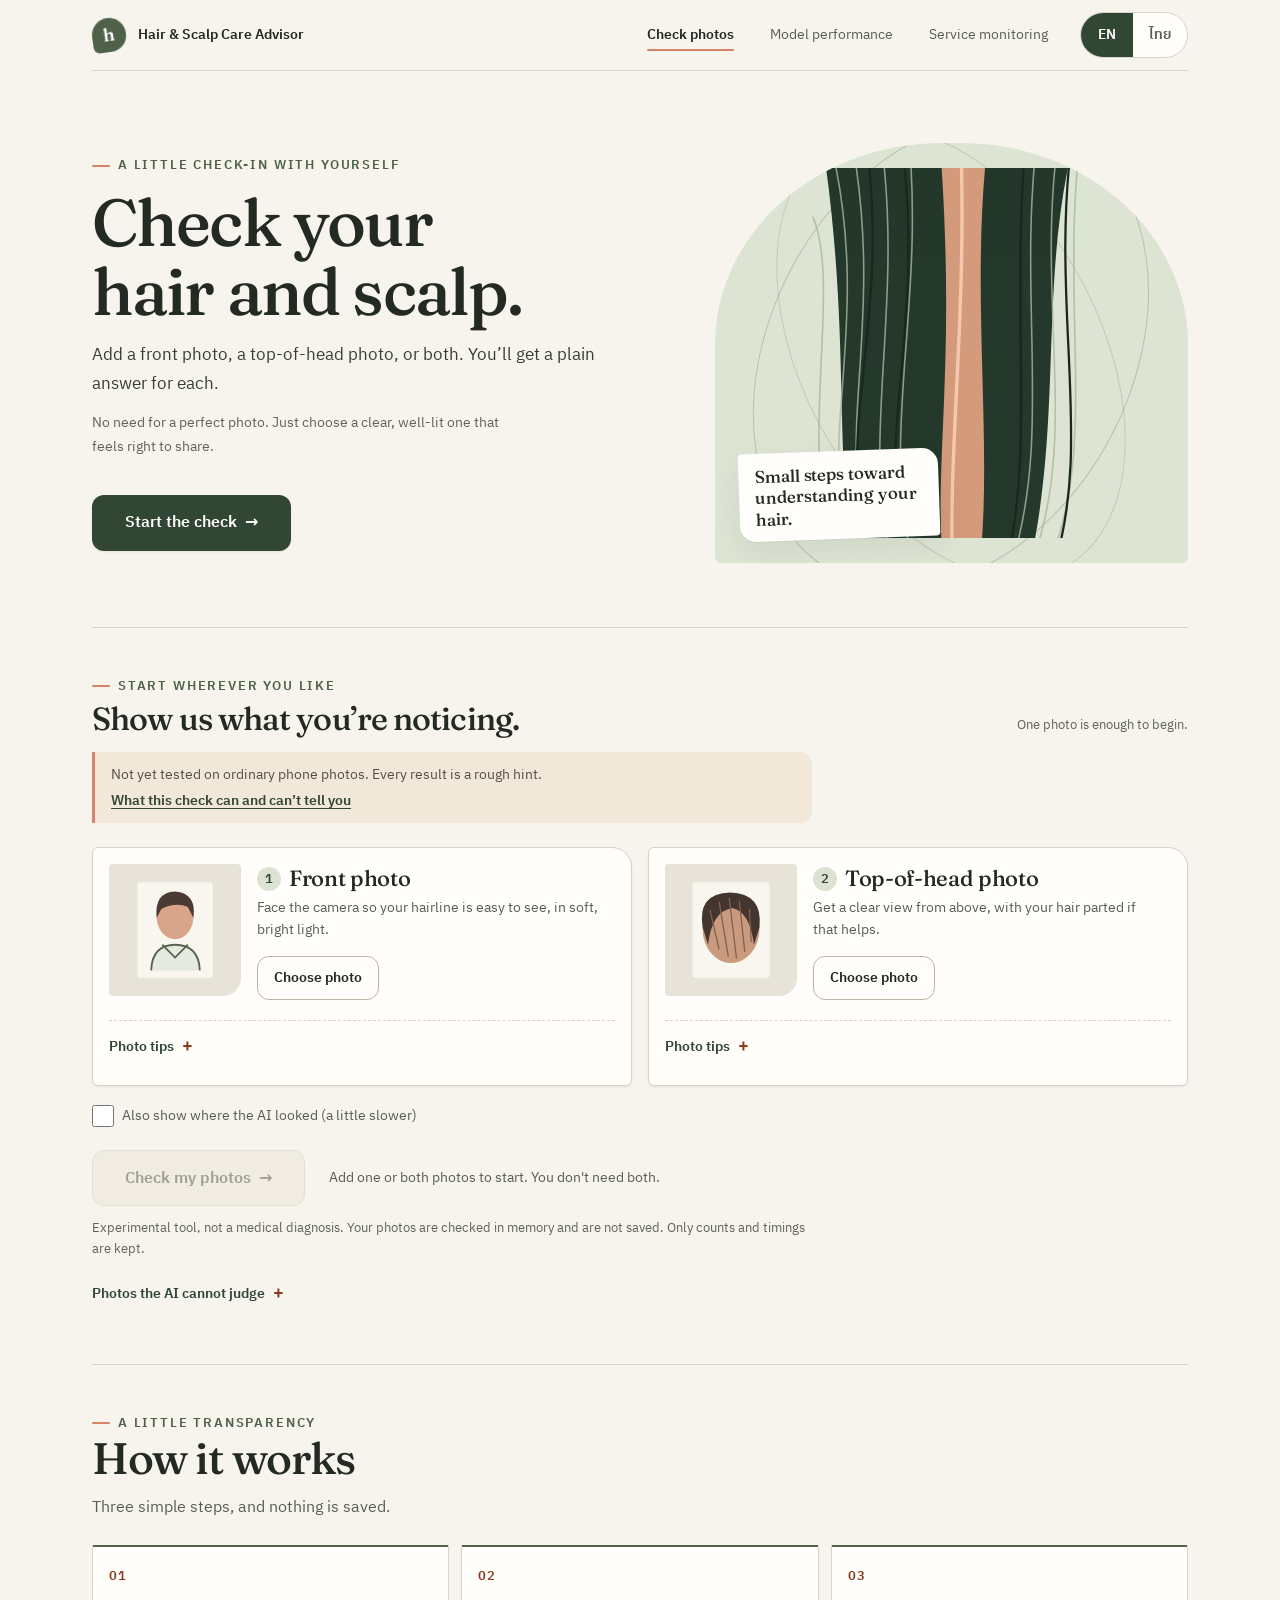
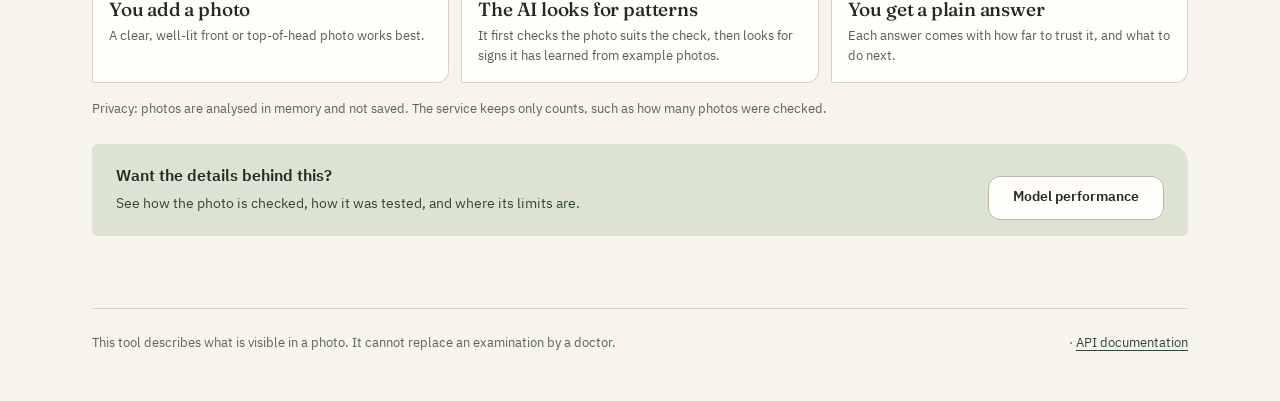
==== web/index.html @ e8a38d6d "Hair & Scalp Care Advisor v1.1.0 (models 4.1)" ====
<!doctype html>
<html lang="en">
<head>
<meta charset="utf-8">
<meta name="viewport" content="width=device-width, initial-scale=1">
<title>Hair &amp; Scalp Care Advisor</title>
<meta name="description" content="Educational photo check for hair and scalp: plain-language answers with a clear note on how far to trust them.">
<meta name="theme-color" content="#F7F4ED">
<meta name="color-scheme" content="light">
<link rel="icon" href="favicon.svg" type="image/svg+xml">
<link rel="preload" href="fonts/ibm-plex-sans-thai-latin-400-normal.woff2" as="font" type="font/woff2" crossorigin>
<link rel="preload" href="fonts/fraunces-latin-500-normal.woff2" as="font" type="font/woff2" crossorigin>
<link rel="stylesheet" href="css/site.css">
</head>
<body data-page="home">
<a class="skip" href="#main" data-i18n="skip">Skip to content</a>
<div class="shell">
<header class="topbar" id="top">
  <a class="brand" href="index.html"><span class="brandmark" aria-hidden="true">h</span><span class="t" data-i18n="app_title">Hair &amp; Scalp Care Advisor</span></a>
  <nav class="nav" aria-label="Pages">
    <a href="index.html" aria-current="page" data-i18n="nav_check">Check photos</a>
    <a href="details.html" data-i18n="nav_performance">Model performance</a>
    <a href="monitoring.html" data-i18n="nav_monitoring">Service monitoring</a>
  </nav>
  <div class="lang" role="group" aria-label="Language / ภาษา">
    <button type="button" data-lang="en" aria-pressed="true">EN</button>
    <button type="button" data-lang="th" aria-pressed="false">ไทย</button>
  </div>
</header>
<noscript><p class="notice notice-bad nojs">This page needs JavaScript to work. / หน้านี้ต้องเปิดใช้ JavaScript จึงจะทำงานได้</p></noscript>
<main id="main">
<section class="hero">
  <div class="homegrid">
    <div class="intro">
      <div class="eyebrow" data-i18n="hero_eyebrow"></div>
      <h1 data-i18n="hero_title">Check your hair and scalp.</h1>
      <p data-i18n="hero_lede"></p>
      <p class="small-note" data-i18n="hero_note"></p>
      <a class="btn btn-primary btn-lg hero-cta" href="#check"><span data-i18n="cta_start">Start the check</span><span aria-hidden="true">→</span></a>
    </div>
    <div class="hero-art">
      <div class="hair-illustration">
    <svg viewBox="0 0 300 390" preserveAspectRatio="xMidYMid slice" aria-hidden="true">
      <path d="M70 390 C42 300 65 190 35 0 L260 0 C225 130 250 250 217 390Z" fill="#24382B"/>
      <path d="M144 390 C132 300 156 210 139 0 L183 0 C165 140 188 275 174 390Z" fill="#D49A7C"/>
      <path d="M151 390 C147 270 164 165 158 0" stroke="#F3C8AC" stroke-width="3" fill="none"/>
      <g stroke="#A9B79D" stroke-width="1.4" fill="none" opacity=".8">
       <path d="M73 390 C20 290 83 190 46 20"/><path d="M88 390 C37 278 96 184 61 0"/><path d="M103 390 C64 286 111 160 87 0"/><path d="M119 390 C84 270 128 160 112 0"/>
       <path d="M200 390 C241 270 207 152 226 0"/><path d="M217 390 C266 270 222 150 245 0"/><path d="M232 390 C282 280 244 160 264 0"/><path d="M55 390 C8 300 56 140 28 75"/>
      </g>
      <g stroke="#18281F" stroke-width="2" fill="none"><path d="M84 390 C39 275 100 175 74 0"/><path d="M111 390 C78 285 130 175 105 0"/><path d="M196 390 C225 285 201 165 216 0"/><path d="M238 390 C277 275 235 155 257 0"/></g>
    </svg>
      </div>
      <div class="art-note" data-i18n="art_note"></div>
    </div>
  </div>
</section>

<section id="check" class="photo-section" aria-labelledby="check-title">
  <div class="section-head"><div><div class="eyebrow" data-i18n="check_eyebrow"></div><h2 id="check-title" data-i18n="check_title"></h2></div><p class="small-note" data-i18n="check_note"></p></div>
  <div id="untested" class="notice" hidden><p data-i18n="untested_banner"></p><a href="details.html#limits" data-i18n="limits_link"></a></div>
  <div id="server-warn" class="notice notice-bad" role="alert" hidden></div>
  <div class="photo-grid">
      <article class="photo-card" id="slot-front" data-slot="front">
        <div class="drop" tabindex="0" role="button" aria-label="" data-i18n-aria="btn_browse">
          <svg class="guide" viewBox="0 0 100 120" aria-hidden="true"><rect x="9" y="8" width="82" height="104" rx="3" fill="#F9F6EF"/><ellipse cx="50" cy="46" rx="20" ry="24" fill="#D9A58A"/><path d="M30 47 Q27 19 50 18 Q74 20 70 47 L64 35 Q51 29 35 37Z" fill="#4B3B32"/><path d="M24 104 Q25 76 50 76 Q76 76 77 104" fill="#E5E9DF" stroke="#53664D" stroke-width="2"/><path d="M36 76 L50 90 L64 76" fill="none" stroke="#53664D" stroke-width="2"/></svg>
          <img class="preview" alt="" hidden>
          <span class="scan" aria-hidden="true"></span>
        </div>
        <div class="card-body">
          <h3 data-i18n="front_title"></h3>
          <p class="why" data-i18n="front_why"></p>
        </div>
        <div class="slot-actions">
          <label class="btn btn-quiet btn-sm"><input type="file" accept="image/jpeg,image/png,image/webp" hidden data-pick="gallery"><span data-i18n="btn_browse"></span></label>
          <label class="btn btn-quiet btn-sm cam-only"><input type="file" accept="image/*" capture="user" hidden data-pick="camera"><span data-i18n="btn_camera"></span></label>
          <button type="button" class="btn-link" data-remove hidden data-i18n="remove"></button>
        </div>
        <p class="slot-msg" data-msg role="alert" hidden></p>
        <div class="pcheck" hidden></div>
        <details class="tips-box"><summary data-i18n="tips_title"></summary>
          <div class="tips">
            <div><h4 data-i18n="good"></h4><ul data-i18n-list="front_do"></ul></div>
            <div><h4 data-i18n="avoid"></h4><ul data-i18n-list="front_dont"></ul></div>
          </div>
        </details>
      </article>
      <article class="photo-card" id="slot-crown" data-slot="crown">
        <div class="drop" tabindex="0" role="button" aria-label="" data-i18n-aria="btn_browse">
          <svg class="guide" viewBox="0 0 100 120" aria-hidden="true"><rect x="8" y="8" width="84" height="104" rx="3" fill="#F9F6EF"/><ellipse cx="50" cy="59" rx="31" ry="37" fill="#C99A7D"/><path d="M19 57 Q13 20 49 19 Q85 20 81 57 L75 76 Q70 39 51 36 Q29 40 25 76Z" fill="#44362F"/><g stroke="#806052" stroke-width="1.4"><path d="M27 38L37 81M37 29L47 89M48 25L56 91M59 28L65 84M70 37L72 73"/></g></svg>
          <img class="preview" alt="" hidden>
          <span class="scan" aria-hidden="true"></span>
        </div>
        <div class="card-body">
          <h3 data-i18n="crown_title"></h3>
          <p class="why" data-i18n="crown_why"></p>
        </div>
        <div class="slot-actions">
          <label class="btn btn-quiet btn-sm"><input type="file" accept="image/jpeg,image/png,image/webp" hidden data-pick="gallery"><span data-i18n="btn_browse"></span></label>
          <label class="btn btn-quiet btn-sm cam-only"><input type="file" accept="image/*" capture="environment" hidden data-pick="camera"><span data-i18n="btn_camera"></span></label>
          <button type="button" class="btn-link" data-remove hidden data-i18n="remove"></button>
        </div>
        <p class="slot-msg" data-msg role="alert" hidden></p>
        <div class="pcheck" hidden></div>
        <details class="tips-box"><summary data-i18n="tips_title"></summary>
          <div class="tips">
            <div><h4 data-i18n="good"></h4><ul data-i18n-list="crown_do"></ul></div>
            <div><h4 data-i18n="avoid"></h4><ul data-i18n-list="crown_dont"></ul></div>
          </div>
        </details>
      </article>
  </div>

  <label class="opt"><input type="checkbox" id="opt-heat"> <span data-i18n="opt_heat"></span></label>
  <div class="runbar">
    <button type="button" id="run" class="btn btn-primary btn-lg" disabled><span id="run-label" data-i18n="btn_check">Check my photos</span><span aria-hidden="true">→</span></button>
    <p id="run-hint" class="muted" role="status" data-i18n="empty_hint"></p>
  </div>
  <p class="small-note privacy-note" data-i18n="photo_privacy"></p>

  <div id="error" class="notice notice-bad" role="alert" hidden><p id="error-text"></p><button type="button" class="btn btn-quiet btn-sm" id="retry" data-i18n="btn_retry" hidden></button></div>

  <details class="bad">
    <summary data-i18n="bad_title">Photos the AI cannot judge</summary>
    <div class="bad-row">
      <figure><img src="assets/bad-far.svg" alt="" width="240" height="300"><figcaption data-i18n="bad_far"></figcaption></figure>
      <figure><img src="assets/bad-hat.svg" alt="" width="240" height="300"><figcaption data-i18n="bad_hat"></figcaption></figure>
      <figure><img src="assets/bad-blur.svg" alt="" width="240" height="300"><figcaption data-i18n="bad_blur"></figcaption></figure>
    </div>
  </details>

  <section id="results" class="results" aria-live="polite" tabindex="-1" hidden></section>
</section>

<section id="how" class="band">
  <div class="eyebrow" data-i18n="how_eyebrow"></div>
  <h2 data-i18n="how_title"></h2>
  <p class="sec-lead" data-i18n="how_lead_simple"></p>
  <ol class="process-grid process-3">
    <li class="process-step"><h3 data-i18n="hs1_t"></h3><p data-i18n="hs1_d"></p></li>
    <li class="process-step"><h3 data-i18n="hs2_t"></h3><p data-i18n="hs2_d"></p></li>
    <li class="process-step"><h3 data-i18n="hs3_t"></h3><p data-i18n="hs3_d"></p></li>
  </ol>
  <p class="small-note" data-i18n="privacy"></p>
  <div class="details-band">
    <div><strong data-i18n="more_t"></strong><p data-i18n="more_d"></p></div>
    <div class="band-links"><a class="btn btn-quiet" href="details.html" data-i18n="nav_performance"></a></div>
  </div>
</section>

</main>
<footer class="foot">
  <p data-i18n="foot"></p>
  <p><span id="ver"></span> · <a href="docs" data-i18n="footer_api" id="api-link">API documentation</a></p>
</footer>
</div>
<script src="js/app.js"></script>
</body>
</html>
---- web/css/site.css ----
/* Hair & Scalp Care Advisor - one stylesheet for all three pages.
   Fonts are served from /fonts, so the pages contact no other website.
   Everything below is built from the tokens in :root: change a token, not a one-off value. */

@font-face{font-family:"Fraunces";font-weight:500;font-style:normal;font-display:swap;src:url(../fonts/fraunces-latin-500-normal.woff2) format("woff2");unicode-range:U+0000-00FF,U+0131,U+0152-0153,U+02BB-02BC,U+02C6,U+02DA,U+02DC,U+0304,U+0308,U+0329,U+2000-206F,U+20AC,U+2122,U+2191,U+2193,U+2212,U+2215,U+FEFF,U+FFFD}
@font-face{font-family:"Fraunces";font-weight:600;font-style:normal;font-display:swap;src:url(../fonts/fraunces-latin-600-normal.woff2) format("woff2");unicode-range:U+0000-00FF,U+0131,U+0152-0153,U+02BB-02BC,U+02C6,U+02DA,U+02DC,U+0304,U+0308,U+0329,U+2000-206F,U+20AC,U+2122,U+2191,U+2193,U+2212,U+2215,U+FEFF,U+FFFD}
@font-face{font-family:"Serif Thai";font-weight:500;font-style:normal;font-display:swap;src:url(../fonts/noto-serif-thai-thai-500-normal.woff2) format("woff2");unicode-range:U+02D7,U+0303,U+0331,U+0E01-0E5B,U+200C-200D,U+25CC}
@font-face{font-family:"Plex";font-weight:400;font-style:normal;font-display:swap;src:url(../fonts/ibm-plex-sans-thai-latin-400-normal.woff2) format("woff2");unicode-range:U+0000-00FF,U+0131,U+0152-0153,U+02BB-02BC,U+02C6,U+02DA,U+02DC,U+0304,U+0308,U+0329,U+2000-206F,U+20AC,U+2122,U+2191,U+2193,U+2212,U+2215,U+FEFF,U+FFFD}
@font-face{font-family:"Plex";font-weight:600;font-style:normal;font-display:swap;src:url(../fonts/ibm-plex-sans-thai-latin-600-normal.woff2) format("woff2");unicode-range:U+0000-00FF,U+0131,U+0152-0153,U+02BB-02BC,U+02C6,U+02DA,U+02DC,U+0304,U+0308,U+0329,U+2000-206F,U+20AC,U+2122,U+2191,U+2193,U+2212,U+2215,U+FEFF,U+FFFD}
@font-face{font-family:"Plex";font-weight:400;font-style:normal;font-display:swap;src:url(../fonts/ibm-plex-sans-thai-thai-400-normal.woff2) format("woff2");unicode-range:U+02D7,U+0303,U+0331,U+0E01-0E5B,U+200C-200D,U+25CC}
@font-face{font-family:"Plex";font-weight:600;font-style:normal;font-display:swap;src:url(../fonts/ibm-plex-sans-thai-thai-600-normal.woff2) format("woff2");unicode-range:U+02D7,U+0303,U+0331,U+0E01-0E5B,U+200C-200D,U+25CC}

/* ---------- design tokens ---------- */
:root{
  /* colour: warm paper, moss green, one clay accent */
  --paper:#F7F4ED; --paper-2:#EEE8DC; --white:#FFFEFA; --ink:#232A24; --muted:#575D52; --faint:#5E6358;
  --moss:#4F6249; --moss-dark:#324634; --sage:#DCE3D3; --clay:#D78368; --clay-text:#8A3B1F; --peach:#F1D0BD;
  --line:#D8D3C8; --line-strong:#BDB6A6; --alert-bg:#F5E2DA; --alert-ink:#6E3A2B; --note-bg:#F2E8D9; --note-ink:#554F42;
  --ink-soft:#363E37;   /* lead paragraphs: softer than headings, stronger than --muted */
  /* type */
  --serif:"Fraunces","Serif Thai",Georgia,"Times New Roman",serif;
  --sans:"Plex","Segoe UI",system-ui,-apple-system,"Leelawadee UI",Tahoma,sans-serif;
  --fs-xs:13px; --fs-sm:14px; --fs-md:16px; --fs-lg:18px; --fs-xl:clamp(26px,3vw,32px); --fs-2xl:clamp(30px,4vw,44px); --fs-hero:clamp(38px,5.6vw,66px);
  /* space (4px grid) */
  --s1:4px; --s2:8px; --s3:12px; --s4:16px; --s5:24px; --s6:32px; --s7:48px; --s8:72px;
  /* shape */
  --r-sm:6px; --r-md:12px; --r-btn:12px; --r-pill:999px; --r-card:6px 20px 6px 6px; --r-tile:4px 12px 4px 4px; --r-photo:4px 4px 18px 4px;
  --shadow:0 1px 0 rgba(35,42,36,.05),0 10px 28px rgba(35,42,36,.07);
  --shadow-sm:0 1px 2px rgba(35,42,36,.08);
  --measure:62ch; --section:var(--s8);   /* reading width and space between page sections */
  --focus:3px solid var(--clay);
  --tap:44px;
}

/* ---------- base ---------- */
*{box-sizing:border-box}
[hidden]{display:none!important}   /* a hidden element must stay hidden even when a class gives it display:flex */
html{scroll-behavior:smooth;scroll-padding-top:var(--s4);-webkit-text-size-adjust:100%}
body{margin:0;background:var(--paper);color:var(--ink);font:400 var(--fs-md)/1.6 var(--sans);-webkit-font-smoothing:antialiased;text-rendering:optimizeLegibility}
::selection{background:var(--sage);color:var(--ink)}
img,svg{max-width:100%;display:block}
button,a,input,label{font:inherit}
button{cursor:pointer}
p{margin:0 0 var(--s3);color:var(--muted)}
h1,h2,h3,h4{margin:0;font-weight:500;text-wrap:balance}
p{text-wrap:pretty}
h1,h2,.serif{font-family:var(--serif);letter-spacing:-.028em}
h1{font-size:var(--fs-hero);line-height:1.04;margin:var(--s3) 0 var(--s4);max-width:14em}
h2{font-size:var(--fs-2xl);line-height:1.1;margin-bottom:var(--s3)}
h3{font-size:var(--fs-lg);line-height:1.3;margin-bottom:var(--s1)}
b,strong{font-weight:600}
:lang(th) h1,:lang(th) h2,:lang(th) .serif{letter-spacing:0}
:lang(th) h1{line-height:1.22}
:lang(th) h2{line-height:1.28}
:lang(th) body,:lang(th){line-height:1.7}
a{color:var(--moss-dark);text-underline-offset:3px}
:focus-visible{outline:var(--focus);outline-offset:3px;border-radius:var(--r-sm)}
.shell{max-width:1160px;margin:0 auto;padding:0 var(--s6)}
.muted{color:var(--muted)}
.eyebrow{display:flex;align-items:center;gap:var(--s2);font-size:var(--fs-xs);letter-spacing:.14em;text-transform:uppercase;color:var(--moss);font-weight:600}
.eyebrow:before{content:"";flex:none;width:18px;height:2px;background:var(--clay);border-radius:1px}
:lang(th) .eyebrow{letter-spacing:.03em;text-transform:none;font-size:var(--fs-sm)}
.small-note{font-size:var(--fs-xs);line-height:1.6;color:var(--faint)}
.skip{position:absolute;left:-999px;top:var(--s2);background:var(--ink);color:#fff;padding:var(--s2) var(--s4);border-radius:var(--r-pill);z-index:30}
.skip:focus{left:var(--s2)}
.nojs{margin:var(--s4) 0}

/* ---------- top bar ---------- */
.topbar{display:flex;align-items:center;flex-wrap:wrap;gap:var(--s2) var(--s4);padding:var(--s3) 0;border-bottom:1px solid var(--line);background:var(--paper)}
@media(min-width:901px){.topbar{position:sticky;top:0;z-index:20}}
.brand{display:flex;align-items:center;gap:var(--s3);font-size:var(--fs-sm);font-weight:600;color:var(--ink);text-decoration:none;margin-right:auto;min-height:var(--tap)}
.brandmark{width:34px;height:34px;border-radius:50% 50% 48% 18%;background:var(--moss);display:grid;place-items:center;color:#fff;font-family:var(--serif);font-size:18px;transform:rotate(-8deg);flex:none;letter-spacing:0}
.nav{display:flex;gap:var(--s1);order:1}
.nav a{position:relative;color:var(--muted);text-decoration:none;font-size:var(--fs-sm);padding:0 var(--s4);min-height:var(--tap);display:inline-flex;align-items:center;border-radius:var(--r-md);transition:background .15s,color .15s}
.nav a:hover{background:var(--paper-2);color:var(--ink)}
.nav a[aria-current="page"]{color:var(--ink);font-weight:600}
.nav a[aria-current="page"]:after{content:"";position:absolute;left:var(--s4);right:var(--s4);bottom:6px;height:2px;border-radius:1px;background:var(--clay)}
.lang{order:2;display:inline-flex;border:1px solid var(--line);border-radius:var(--r-pill);overflow:hidden;background:var(--white)}
.lang button{border:0;background:transparent;color:var(--muted);font-size:var(--fs-sm);font-weight:600;padding:0 var(--s4);min-height:var(--tap);min-width:52px}
.lang button[aria-pressed="true"]{background:var(--moss-dark);color:#fff}

/* ---------- buttons: one family ---------- */
.btn{display:inline-flex;align-items:center;justify-content:center;gap:var(--s2);border-radius:var(--r-btn);font-weight:600;font-size:var(--fs-sm);min-height:var(--tap);padding:0 var(--s5);border:1px solid transparent;text-decoration:none;transition:background .15s,border-color .15s,color .15s,box-shadow .15s;-webkit-tap-highlight-color:transparent}
.btn-primary{background:var(--moss-dark);color:#fff;box-shadow:var(--shadow-sm)}
.btn-primary:hover:not(:disabled){background:var(--ink)}
.btn-primary:active:not(:disabled){background:#171C18}
.btn-primary:disabled{background:var(--paper-2);color:#6A665A;border-color:var(--line);box-shadow:none;cursor:not-allowed}
.btn-lg{min-height:56px;padding:0 var(--s6);font-size:var(--fs-md)}
.btn-quiet{background:var(--white);border-color:var(--line-strong);color:var(--ink)}
.btn-quiet:hover{border-color:var(--moss-dark);background:var(--paper)}
.btn-quiet:active{background:var(--paper-2)}
.btn-sm{min-height:var(--tap);padding:0 var(--s4)}
.btn-link{background:none;border:0;color:var(--clay-text);text-decoration:underline;text-underline-offset:4px;font-size:var(--fs-sm);font-weight:600;min-height:var(--tap);padding:0 var(--s3)}
.textbtn{border:0;background:none;padding:0;color:var(--moss-dark);text-decoration:underline;text-underline-offset:4px;font-size:var(--fs-sm);font-weight:600;min-height:var(--tap);display:inline-flex;align-items:center;cursor:pointer}
.btn[disabled],.btn-link[disabled]{pointer-events:none;opacity:.6}

/* ---------- notices ---------- */
.notice{margin-top:var(--s4);padding:var(--s3) var(--s4);border-left:3px solid var(--clay);background:var(--note-bg);font-size:var(--fs-sm);color:var(--note-ink);line-height:1.55;max-width:720px;border-radius:0 var(--r-md) var(--r-md) 0}
.notice p{margin:0 0 var(--s1);color:inherit}
.notice a{font-weight:600}
.notice-bad{background:var(--alert-bg);color:var(--alert-ink);border-left-color:#B2563A}
.notice-bad .btn{margin-top:var(--s2)}
#error{scroll-margin-bottom:112px}

/* ---------- home: hero ---------- */
.hero{padding:var(--s8) 0 var(--s4)}
.homegrid{display:grid;grid-template-columns:1fr .86fr;gap:var(--s8);align-items:center}
.intro p{font-size:17px;max-width:30em;line-height:1.7;color:var(--ink-soft)}
.intro p.small-note{color:var(--faint);font-size:var(--fs-sm)}
.hero-cta{margin-top:var(--s5)}
.hero-art{position:relative;min-height:420px;border-radius:48% 48% var(--r-sm) var(--r-sm);background:#DDE4D4;overflow:hidden;display:flex;align-items:center;justify-content:center}
.hero-art:before,.hero-art:after{content:"";position:absolute;border-radius:50%}
.hero-art:before{width:76%;height:118%;border:1px solid rgba(79,98,73,.28);transform:rotate(28deg)}
.hero-art:after{width:63%;height:115%;border:1px solid rgba(79,98,73,.2);transform:rotate(-28deg)}
.hair-illustration{position:relative;width:72%;height:370px;z-index:1}
.hair-illustration svg{width:100%;height:100%}
.art-note{position:absolute;z-index:2;bottom:var(--s5);left:var(--s5);background:var(--white);border-radius:4px 16px 4px 16px;padding:var(--s3) var(--s4);max-width:200px;box-shadow:var(--shadow);font-family:var(--serif);font-size:17px;line-height:1.25;transform:rotate(-2deg);color:var(--ink)}

/* ---------- home: photos ---------- */
.photo-section{margin-top:var(--s7);border-top:1px solid var(--line);padding-top:var(--s7);scroll-margin-top:var(--s2)}
.section-head{display:flex;align-items:flex-end;justify-content:space-between;gap:var(--s5);margin-bottom:var(--s4)}
.section-head h2{font-size:var(--fs-xl);margin:var(--s1) 0 0}
.section-head p{margin:0}
.photo-grid{display:grid;grid-template-columns:1fr 1fr;gap:var(--s4);align-items:start;margin-top:var(--s5);counter-reset:step}
.photo-card{position:relative;box-shadow:var(--shadow-sm);display:grid;grid-template-columns:132px minmax(0,1fr);grid-template-areas:"drop body" "drop actions" "msg msg" "pcheck pcheck" "tips tips";gap:var(--s1) var(--s4);align-items:start;background:var(--white);border:1px solid var(--line);border-radius:var(--r-card);padding:var(--s4)}
.photo-card h3{font-family:var(--serif);font-size:22px;letter-spacing:-.015em;display:flex;align-items:center;gap:var(--s2)}
.photo-card h3:before{counter-increment:step;content:counter(step);flex:none;width:24px;height:24px;border-radius:50%;background:var(--sage);color:var(--moss-dark);font:600 13px/24px var(--sans);text-align:center;letter-spacing:0}
.card-body{grid-area:body}
.card-body .why{font-size:var(--fs-sm);margin:0;line-height:1.55}
.drop{grid-area:drop;position:relative;aspect-ratio:1;width:100%;background:#E8E3D8;border-radius:var(--r-photo);display:grid;place-items:center;overflow:hidden;cursor:pointer;border:2px solid transparent;transition:border-color .15s}
.drop:hover,.drop.over{border-color:var(--moss)}
.drop .guide{width:86%;height:86%}
.drop .preview{position:absolute;inset:0;width:100%;height:100%;object-fit:cover}
.drop.has-photo .guide{display:none}
.drop.has-photo:after{content:"✓";position:absolute;right:var(--s2);bottom:var(--s2);width:26px;height:26px;border-radius:50%;background:var(--moss-dark);color:#fff;font:600 15px/26px var(--sans);text-align:center}
.scan{position:absolute;left:0;right:0;top:0;height:3px;background:var(--clay);box-shadow:0 0 14px 4px rgba(215,131,104,.5);opacity:0;pointer-events:none}
.drop.scanning .scan{opacity:1;animation:sweep 1.4s ease-in-out infinite alternate}
@keyframes sweep{from{top:0}to{top:calc(100% - 3px)}}
.slot-actions{grid-area:actions;display:flex;flex-wrap:wrap;gap:var(--s1) var(--s2);align-items:center;margin-top:var(--s3)}
.slot-actions label.btn{cursor:pointer}
.cam-only{display:none!important}
@media(pointer:coarse){.cam-only{display:inline-flex!important}}
.slot-msg{grid-area:msg;margin:var(--s2) 0 0;padding:var(--s2) var(--s3);background:var(--alert-bg);color:var(--alert-ink);border-radius:var(--r-sm);font-size:var(--fs-sm)}
.tips-box{grid-area:tips;border-top:1px dashed var(--line);margin-top:var(--s2);padding-top:var(--s1)}
.tips-box summary,.about summary,.bad summary{cursor:pointer;font-size:var(--fs-sm);font-weight:600;color:var(--moss-dark);min-height:var(--tap);display:flex;align-items:center;list-style:none}
.tips-box summary::-webkit-details-marker,.about summary::-webkit-details-marker,.bad summary::-webkit-details-marker{display:none}
.tips-box summary:after,.about summary:after,.bad summary:after{content:"+";margin-left:var(--s2);color:var(--clay-text);font-size:18px;font-weight:600}
.tips-box[open] summary:after,.about[open] summary:after,.bad[open] summary:after{content:"–"}
.tips{display:grid;grid-template-columns:1fr 1fr;gap:var(--s4);font-size:var(--fs-sm);color:var(--muted);padding-bottom:var(--s2)}
.tips h4{font-size:var(--fs-xs);color:var(--ink);margin-bottom:var(--s1);font-weight:600}
.tips ul{margin:0;padding-left:1.1em}
.tips li{margin-bottom:var(--s1)}
.pcheck{grid-area:pcheck;border-radius:var(--r-tile);padding:var(--s3);font-size:var(--fs-sm);display:flex;gap:var(--s3);align-items:flex-start;margin-top:var(--s2)}
.pcheck svg{flex:none;margin-top:3px}
.pcheck b{display:block;font-weight:600}
.pcheck ul{margin:var(--s1) 0 0;padding-left:1.1em}
.pcheck-match{background:var(--sage);color:var(--moss-dark)}
.pcheck-partial{background:var(--note-bg);color:var(--note-ink)}
.pcheck-mismatch{background:var(--alert-bg);color:var(--alert-ink)}

/* the check button: sits under the photos; on a phone it stays at the bottom of the screen once a photo is added */
.opt{display:inline-flex;align-items:center;gap:var(--s2);font-size:var(--fs-sm);color:var(--muted);cursor:pointer;min-height:var(--tap);margin-top:var(--s2)}
.opt input{width:22px;height:22px;accent-color:var(--moss-dark);margin:0}
.runbar{display:flex;flex-wrap:wrap;align-items:center;gap:var(--s2) var(--s5);margin-top:var(--s3)}
.runbar p{margin:0;font-size:var(--fs-sm)}
.privacy-note{margin:var(--s3) 0 0;max-width:720px}
.bad{margin-top:var(--s3)}
.bad-row{display:grid;grid-template-columns:repeat(3,1fr);gap:var(--s4);max-width:560px;padding-top:var(--s2)}
.bad-row figure{margin:0}
.bad-row img{border:1px solid var(--line);border-radius:var(--r-photo);background:var(--white)}
.bad-row figcaption{font-size:var(--fs-xs);color:var(--clay-text);font-weight:600;margin-top:var(--s2)}

/* ---------- results ---------- */
.results{margin-top:var(--s7);scroll-margin-top:var(--s4);outline:none}
.results-hero{display:grid;grid-template-columns:1fr .8fr;min-height:320px;background:var(--moss-dark);color:#fff;overflow:hidden;border-radius:4px 40px 4px 4px}
.results-copy{padding:var(--s7) var(--s7) var(--s6);align-self:center}
.results-copy .eyebrow{color:#D9DCC4}
.results-copy h1{font-size:clamp(34px,4.4vw,54px);max-width:12em;margin:var(--s3) 0;color:#fff}
.results-copy p{color:#E4E9DD;max-width:30em;font-size:var(--fs-md)}
.result-meta{font-size:var(--fs-xs);color:var(--peach);margin-top:var(--s4)}
.results-art{background:#D8A38B;position:relative;min-height:220px;overflow:hidden}
.results-art svg{position:absolute;width:100%;height:100%;inset:0}
.results-layout{display:grid;grid-template-columns:200px minmax(0,1fr);gap:var(--s7);margin-top:var(--s6)}
.photo-summary{border-right:1px solid var(--line);padding-right:var(--s5);align-self:start}
.photo-summary .slotbox{margin-top:var(--s3)}
.mini-photo{aspect-ratio:4/3;background:#E4D8C7;border-radius:var(--r-photo);margin:0 0 var(--s2);overflow:hidden;display:grid;place-items:center}
.mini-photo img{width:100%;height:100%;object-fit:cover}
.mini-photo span{font-size:var(--fs-xs);color:var(--muted);padding:var(--s2);text-align:center}
.photo-summary p{font-size:var(--fs-xs);margin:0 0 var(--s1);line-height:1.45}
.photo-summary strong{color:var(--moss)}
.photo-summary .textbtn{margin-top:var(--s2)}
.result-tag{display:inline-block;padding:var(--s1) var(--s3);border-radius:var(--r-pill);background:#E6E9DC;color:var(--moss-dark);font-size:var(--fs-xs);font-weight:600}
.slot-res{padding:var(--s5) 0 0;margin-top:var(--s5);border-top:1px solid var(--line)}
.slot-head{display:flex;align-items:baseline;justify-content:space-between;gap:var(--s3);flex-wrap:wrap;margin-bottom:var(--s3)}
.slot-head h3{font-family:var(--serif);font-size:24px;letter-spacing:-.015em;margin:0}
.slot-rel{display:flex;align-items:center;gap:var(--s3);margin:0 0 var(--s3);font-size:var(--fs-sm);color:var(--muted)}
.slot-rel .meter{margin:0}
.chip{display:inline-flex;align-items:center;gap:7px;font-weight:600;font-size:var(--fs-sm);padding:var(--s1) var(--s3) var(--s1) 9px;border-radius:var(--r-pill)}
.chip svg{flex:none}
.chip-possible{background:var(--alert-bg);color:var(--alert-ink)}
.chip-none_seen{background:var(--sage);color:var(--moss-dark)}
.chip-unsure{background:var(--paper-2);color:var(--note-ink)}
.chip-unsuitable{background:transparent;color:var(--alert-ink);border:1px dashed var(--clay)}
.ans p{margin:var(--s2) 0 0;font-size:var(--fs-sm);line-height:1.55}
.meter{display:flex;gap:var(--s1);margin-bottom:var(--s1)}
.meter i{width:26px;height:6px;border-radius:3px;background:var(--line)}
.meter-good i.on{background:var(--moss)}
.meter-limited i.on{background:var(--clay)}
.meter-low i.on{background:#B2563A}
.relt{font-size:var(--fs-xs);font-weight:600;color:var(--muted)}
.heat{display:grid;grid-template-columns:1fr 1fr;gap:var(--s3);max-width:420px;margin-top:var(--s3)}
.heat img{border-radius:4px;border:1px solid var(--line)}
.heat p{grid-column:1/-1;font-size:var(--fs-xs)}
/* B. findings: one plain-language card per condition, tinted by the verdict */
.sec-intro{margin-bottom:var(--s2)}
.sec-intro h2,.care-wrap h2,.help h2{font-size:var(--fs-xl);margin-bottom:var(--s2)}
.sec-intro p,.care-lead{max-width:40em;margin:0}
.findings{display:grid;grid-template-columns:repeat(auto-fit,minmax(260px,1fr));gap:var(--s3)}
.finding{padding:var(--s5);border-radius:var(--r-card);display:flex;flex-direction:column;gap:var(--s2);background:var(--white);box-shadow:var(--shadow-sm)}
.finding-possible{background:var(--alert-bg)}
.finding-none_seen{background:var(--sage)}
.finding-unsure{background:var(--note-bg)}
.finding-unsuitable{background:var(--white);outline:1px dashed var(--clay);outline-offset:-1px;box-shadow:none}
.f-top{display:flex;flex-wrap:wrap;align-items:center;justify-content:space-between;gap:var(--s2)}
.f-name{font-family:var(--serif);font-size:21px;letter-spacing:-.01em;line-height:1.25;margin:0;color:var(--ink)}
:lang(th) .f-name{letter-spacing:0}
.finding p{margin:0}
.finding .chip{background:var(--white)}
.finding-unsuitable .chip{background:transparent}
.f-mean{color:var(--ink);font-size:var(--fs-md)}
.f-what{font-size:var(--fs-xs);color:var(--note-ink);line-height:1.5}
.finding-possible .f-what{color:var(--alert-ink)}
.finding-none_seen .f-what{color:var(--moss-dark)}
.f-rel{display:flex;align-items:center;gap:var(--s2);font-size:var(--fs-xs);color:var(--muted)}
.f-rel .meter{margin:0}
.f-next{font-weight:600;font-size:var(--fs-sm);color:var(--ink);margin-top:auto!important;padding-top:var(--s2)}
/* C. what you can do */
.care-wrap{margin-top:var(--s7)}
.care-grid{display:grid;grid-template-columns:repeat(auto-fit,minmax(280px,1fr));gap:var(--s5) var(--s6);margin-top:var(--s5)}
.care-card{padding-top:var(--s3);border-top:2px solid var(--clay)}
.care-card h3{font-family:var(--serif);font-size:20px;letter-spacing:-.01em;margin-bottom:var(--s2)}
:lang(th) .care-card h3{letter-spacing:0}
.care-card p{color:var(--ink);margin:0;line-height:1.65}
.care-note{grid-column:1/-1;border-top-color:var(--moss)}
/* D. when to get professional help */
.help{margin-top:var(--s7);padding:var(--s6);background:var(--paper-2);border-radius:4px 28px 4px 4px;display:grid;grid-template-columns:minmax(0,.8fr) minmax(0,1.4fr);gap:var(--s5) var(--s7)}
.help h2{margin:0}
.help p{color:var(--ink)}
.help ul{margin:0;padding-left:1.2em;display:grid;gap:var(--s2);color:var(--ink)}
/* E. about this result (technical, collapsed) */
.about{margin-top:var(--s6);border-top:1px solid var(--line)}
.about-body{padding:var(--s2) 0 var(--s4)}
.about-body>p{font-size:var(--fs-sm)}
.about-slot{margin-top:var(--s5)}
.about-slot h3{font-family:var(--serif);font-size:20px}
.about-pc{font-size:var(--fs-sm);color:var(--muted)}
.tech-row{display:grid;grid-template-columns:minmax(0,1fr) minmax(0,2fr);gap:var(--s2) var(--s5);padding:var(--s3) 0;border-top:1px dashed var(--line)}
.tech-name{display:flex;flex-direction:column;align-items:flex-start;gap:var(--s2);font-weight:600}
.tech-body ul{margin:var(--s1) 0;padding-left:1.2em;font-size:var(--fs-sm);color:var(--muted)}
.muted-line{font-size:var(--fs-sm);margin:0 0 var(--s1)}
.about-links{font-size:var(--fs-sm);margin-top:var(--s4)}
.nums{display:flex;flex-wrap:wrap;gap:var(--s1) var(--s5);font-size:var(--fs-xs);color:var(--muted);margin:var(--s2) 0 0}
.nums b{color:var(--ink);font-variant-numeric:tabular-nums}
.skipped{background:var(--white);border:1px dashed var(--line-strong);border-radius:var(--r-tile);padding:var(--s4) var(--s5);color:var(--muted);font-size:var(--fs-sm)}
.details-band{display:flex;align-items:center;justify-content:space-between;gap:var(--s5);padding:var(--s4) var(--s5);background:var(--sage);border-radius:var(--r-card);margin-top:var(--s5)}
.details-band p{font-size:var(--fs-sm);margin:var(--s1) 0 0;color:var(--moss-dark)}
.details-band strong{font-size:var(--fs-md)}
.res-actions{display:flex;flex-wrap:wrap;gap:var(--s3);margin-top:var(--s5)}
.results .small-note{margin-top:var(--s4)}

/* ---------- details + monitoring pages ---------- */
.page-head{padding:var(--s6) 0 0}
.page-head + .band{margin-top:var(--s5)}
.band{margin-top:var(--s7);border-top:1px solid var(--line);padding-top:var(--s7)}
.band-sage{background:var(--sage);margin:var(--s7) calc(var(--s6) * -1) 0;padding:var(--s7) var(--s6);border-top:0;border-radius:4px 40px 4px 4px}
.band h2{font-size:var(--fs-2xl)}
.sec-lead{max-width:36em;font-size:var(--fs-md);line-height:1.7;margin-bottom:var(--s5)}
.band-links{display:flex;flex-wrap:wrap;gap:var(--s3);align-items:center;margin-top:var(--s4)}
.process-grid{list-style:none;counter-reset:s;padding:0;margin:0 0 var(--s4);display:grid;grid-template-columns:repeat(5,1fr);gap:var(--s3)}
.process-3{grid-template-columns:repeat(3,1fr)}
.process-step{counter-increment:s;background:var(--white);padding:var(--s4);border:1px solid var(--line);border-top:2px solid var(--moss);border-radius:2px 2px var(--r-md) 2px;min-height:130px}
.process-step:before{content:"0" counter(s);font-size:var(--fs-xs);color:var(--clay-text);font-weight:600;letter-spacing:.08em}
.process-step h3{font-family:var(--serif);font-size:19px;margin:var(--s2) 0 var(--s1);letter-spacing:-.01em}
.process-step p{font-size:var(--fs-xs);line-height:1.55;margin:0;color:var(--muted)}
.acc{display:grid;gap:var(--s5);margin-bottom:var(--s4);max-width:780px;padding-top:var(--s3)}
.acc-row{display:grid;gap:var(--s1)}
@media(min-width:620px){.acc-row{grid-template-columns:200px 1fr;align-items:center;gap:var(--s5)}}
.acc-row .nm{font-family:var(--serif);font-size:var(--fs-lg)}
.acc-row .sub{display:block;font-family:var(--sans);font-size:var(--fs-xs);color:var(--muted)}
.track{position:relative;height:32px}
.track:before{content:"";position:absolute;left:0;right:0;top:15px;height:2px;background:rgba(79,98,73,.3)}
.track .bar{position:absolute;top:10px;height:12px;border-radius:6px;background:rgba(215,131,104,.4)}
.track .dot{position:absolute;top:6px;width:20px;height:20px;border-radius:50%;background:var(--moss-dark);border:3px solid var(--sage);transform:translateX(-50%)}
.track .val{position:absolute;top:-18px;font-size:var(--fs-xs);font-weight:600;transform:translateX(-50%);color:var(--ink)}
.acc-axis{display:flex;justify-content:space-between;font-size:var(--fs-xs);color:var(--muted)}
@media(min-width:620px){.acc-axis{margin-left:225px}}
.limits{margin:var(--s2) 0 0;padding-left:1.2em;max-width:44em;color:var(--ink)}
.limits li{margin-bottom:var(--s2)}
.limits-extra{max-width:44em;color:var(--muted);font-size:var(--fs-sm)}
.stats{display:grid;grid-template-columns:repeat(3,1fr);gap:var(--s3);margin:0}
.stats>div{background:var(--white);border:1px solid var(--line);border-top:2px solid var(--clay);border-radius:2px 2px var(--r-md) 2px;padding:var(--s4)}
.stats dt{font-size:var(--fs-xs);color:var(--muted)}
.stats dd{margin:0;font-family:var(--serif);font-size:32px;letter-spacing:-.02em;font-variant-numeric:tabular-nums lining-nums}
.stat-empty{grid-column:1/-1;background:var(--white);border:1px dashed var(--line);padding:var(--s5);color:var(--muted)}
.table-wrap{overflow-x:auto;margin-bottom:var(--s4)}
.data-table{width:100%;border-collapse:collapse;background:var(--white);font-size:var(--fs-sm);font-variant-numeric:tabular-nums}
.data-table th,.data-table td{text-align:left;padding:var(--s3) var(--s4);border-bottom:1px solid var(--line);vertical-align:top}
.data-table thead th{font-size:var(--fs-xs);color:var(--muted);font-weight:600;background:var(--paper-2)}
.data-table tbody th{font-weight:600;width:40%}

/* ---------- footer ---------- */
.foot{border-top:1px solid var(--line);margin-top:var(--section);padding:var(--s5) 0 var(--s7);display:flex;justify-content:space-between;gap:var(--s5);color:var(--faint);font-size:var(--fs-xs)}
.foot p{margin:0;color:inherit;max-width:640px}

/* ---------- tablet and phone ---------- */
@media(max-width:900px){
  .topbar{padding:var(--s2) 0}
  .nav{order:3;width:100%;display:grid;grid-template-columns:repeat(3,1fr);gap:var(--s1);border-top:1px solid var(--line);padding-top:var(--s2)}
  .nav a{justify-content:center;text-align:center;padding:var(--s1) var(--s2);line-height:1.25}
  .nav a[aria-current="page"]:after{left:var(--s3);right:var(--s3);bottom:4px}
  .homegrid{grid-template-columns:1fr;gap:var(--s5)}
  .hero-art{min-height:0;height:200px;border-radius:40% 40% var(--r-sm) var(--r-sm)}
  .hair-illustration{width:100%;height:100%}
  .hair-illustration svg{width:100%;height:100%}
  .results-hero{grid-template-columns:1fr}
  .results-art{min-height:0;height:110px}
  .results-copy{padding:var(--s6) var(--s5)}
  .results-layout{grid-template-columns:1fr;gap:var(--s5)}
  .photo-summary{border-right:0;border-bottom:1px solid var(--line);padding:0 0 var(--s4);display:grid;grid-template-columns:1fr 1fr;gap:0 var(--s4)}
  .photo-summary .eyebrow,.photo-summary .textbtn{grid-column:1/-1}
  .process-grid,.process-3{grid-template-columns:1fr}
  .process-step{min-height:0}
}
@media(max-width:760px){
  .shell{padding:0 var(--s4)}
  .nav a{font-size:var(--fs-xs)}
  .hero{padding:var(--s5) 0 0}
  h1{font-size:40px}
  .hero-art{height:170px}
  .art-note{font-size:15px;bottom:var(--s3);left:var(--s3);padding:var(--s2) var(--s3);max-width:170px}
  .hero-cta{width:100%}
  .section-head{align-items:flex-start;flex-direction:column;gap:var(--s1)}
  .photo-grid{grid-template-columns:1fr;margin-top:var(--s5)}
  .photo-card{grid-template-columns:96px minmax(0,1fr);grid-template-areas:"drop body" "actions actions" "msg msg" "pcheck pcheck" "tips tips";padding:var(--s3) var(--s3) var(--s2)}
  .photo-card h3{font-size:20px}
  .card-body .why{font-size:var(--fs-xs)}
  .slot-actions .btn{flex:1 1 0}
  .slot-actions .btn-link{flex:0 0 auto}
  .tips{grid-template-columns:1fr}
  /* the check button: pinned to the bottom of the screen while photos are waiting to be checked */
  .runbar{display:none;position:sticky;bottom:0;z-index:5;margin:var(--s3) calc(var(--s4) * -1) 0;padding:var(--s3) var(--s4) calc(var(--s3) + env(safe-area-inset-bottom));background:rgba(247,244,237,.97);border-top:1px solid var(--line);flex-direction:column;align-items:stretch;gap:var(--s1)}
  body.has-photo .runbar{display:flex}
  body.has-results .runbar{position:static;border-top:0;padding-left:var(--s4);padding-right:var(--s4)}
  .runbar .btn{width:100%}
  .runbar p{text-align:center}
  .results{margin-top:var(--s6)}
  .results-copy h1{font-size:34px}
  .details-band{align-items:flex-start;flex-direction:column}
  .help{grid-template-columns:1fr;padding:var(--s5) var(--s4)}
  .tech-row{grid-template-columns:1fr}
  .finding{padding:var(--s4)}
  .care-wrap,.help{margin-top:var(--s6)}
  .res-actions .btn{flex:1 1 auto}
  .stats{grid-template-columns:repeat(2,1fr)}
  .stats dd{font-size:28px}
  .band-sage{margin:var(--s6) calc(var(--s4) * -1) 0;padding:var(--s6) var(--s4)}
  .foot{flex-direction:column;gap:var(--s2)}
  .bad-row{grid-template-columns:repeat(3,1fr);gap:var(--s2)}
}
@media(min-width:761px){
}
@media(prefers-reduced-motion:reduce){
  html{scroll-behavior:auto}
  .drop.scanning .scan{animation:none;top:50%}
  *{transition:none!important}
}
@media(forced-colors:active){
  .chip,.result-tag{border:1px solid CanvasText}
}
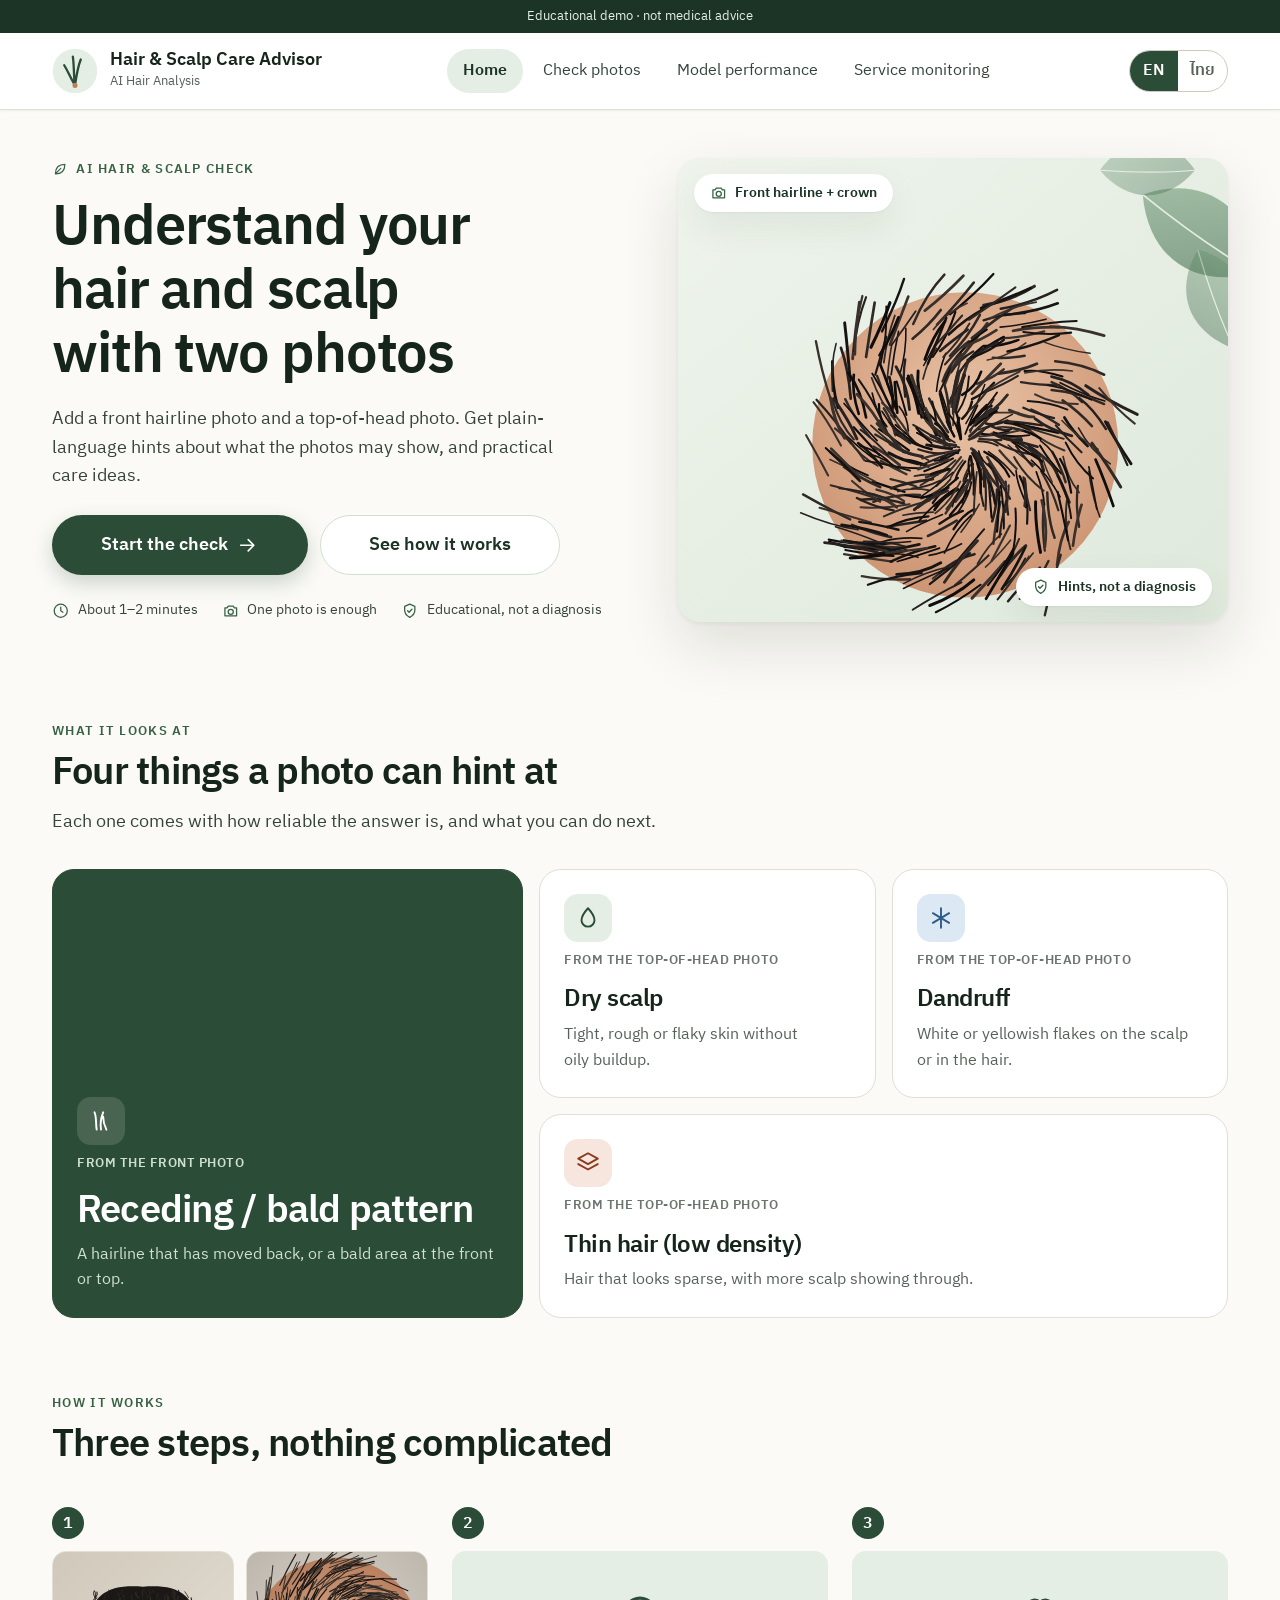
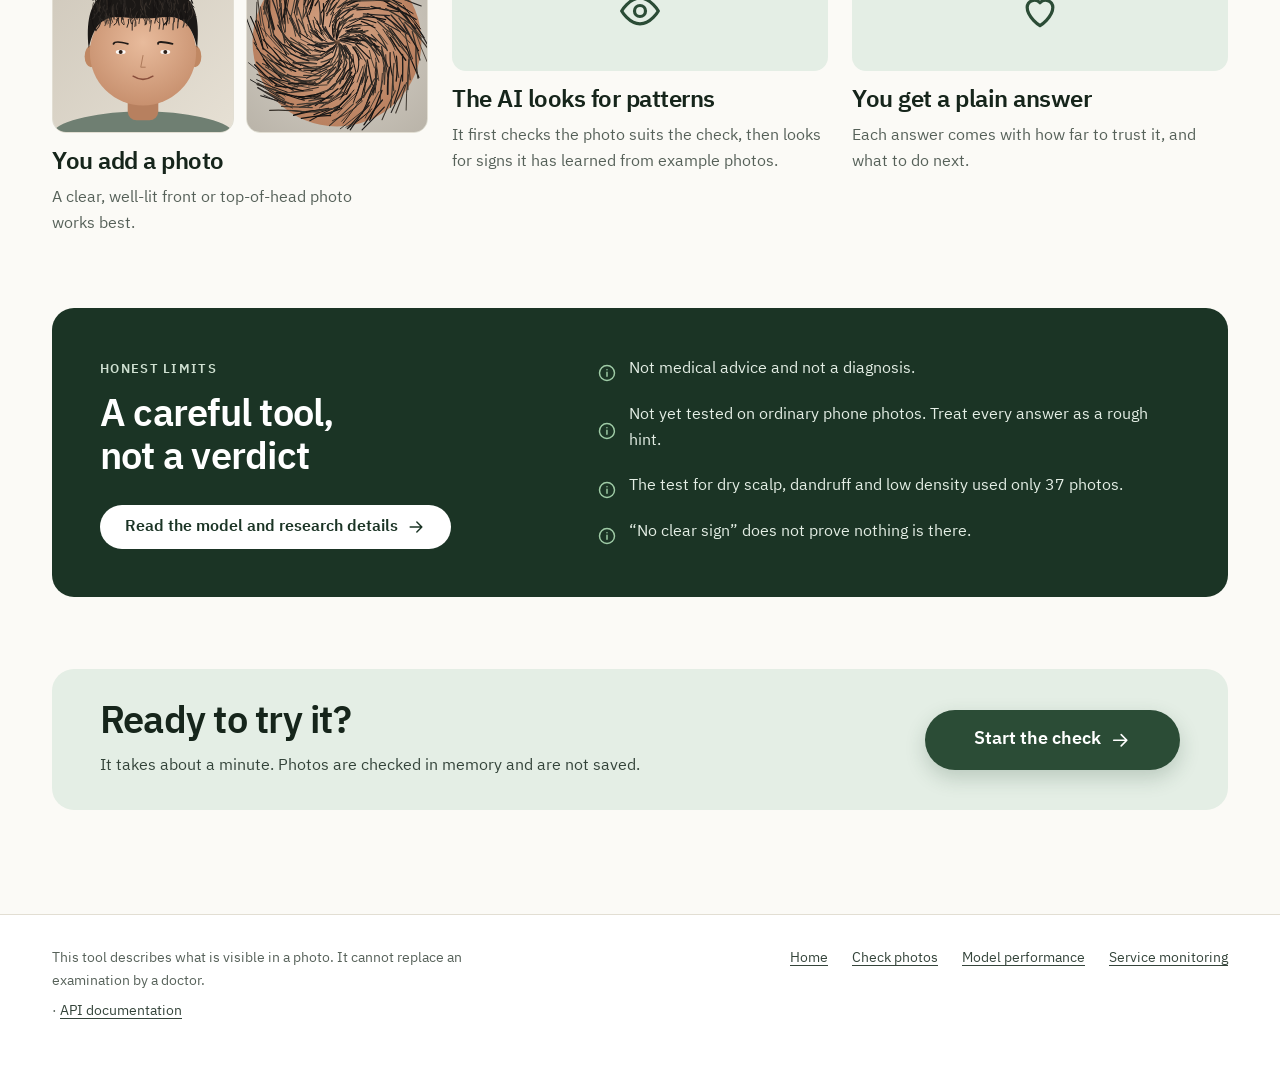
==== commit 0645d56b: "Apply approved redesign: new UI, check page, real-data monitoring" ====
--- a/web/index.html
+++ b/web/index.html
@@ -5,155 +5,74 @@
 <meta name="viewport" content="width=device-width, initial-scale=1">
 <title>Hair &amp; Scalp Care Advisor</title>
 <meta name="description" content="Educational photo check for hair and scalp: plain-language answers with a clear note on how far to trust them.">
-<meta name="theme-color" content="#F7F4ED">
+<meta name="theme-color" content="#FFFFFF">
 <meta name="color-scheme" content="light">
 <link rel="icon" href="favicon.svg" type="image/svg+xml">
 <link rel="preload" href="fonts/ibm-plex-sans-thai-latin-400-normal.woff2" as="font" type="font/woff2" crossorigin>
-<link rel="preload" href="fonts/fraunces-latin-500-normal.woff2" as="font" type="font/woff2" crossorigin>
 <link rel="stylesheet" href="css/site.css">
 </head>
 <body data-page="home">
 <a class="skip" href="#main" data-i18n="skip">Skip to content</a>
-<div class="shell">
-<header class="topbar" id="top">
-  <a class="brand" href="index.html"><span class="brandmark" aria-hidden="true">h</span><span class="t" data-i18n="app_title">Hair &amp; Scalp Care Advisor</span></a>
-  <nav class="nav" aria-label="Pages">
-    <a href="index.html" aria-current="page" data-i18n="nav_check">Check photos</a>
-    <a href="details.html" data-i18n="nav_performance">Model performance</a>
-    <a href="monitoring.html" data-i18n="nav_monitoring">Service monitoring</a>
-  </nav>
-  <div class="lang" role="group" aria-label="Language / ภาษา">
-    <button type="button" data-lang="en" aria-pressed="true">EN</button>
-    <button type="button" data-lang="th" aria-pressed="false">ไทย</button>
+<div class="proto-bar" role="region" data-i18n-aria="disclaimer_pill" data-i18n="disclaimer_pill">Educational demo · not medical advice</div>
+<header class="header">
+  <div class="wrap header-in">
+    <a class="brand" href="index.html"><img src="assets/logo-mark.svg" alt="" width="46" height="46"><span><b data-i18n="app_title">Hair &amp; Scalp Care Advisor</b><small data-i18n="p_tagline_short">AI Hair Analysis</small></span></a>
+    <nav class="nav" aria-label="Pages"><a href="index.html" aria-current="page" data-i18n="p_n_home">p_n_home</a><a href="check.html" data-i18n="nav_check">nav_check</a><a href="details.html" data-i18n="nav_performance">nav_performance</a><a href="monitoring.html" data-i18n="nav_monitoring">nav_monitoring</a></nav>
+    <div class="header-tools">
+      <div class="seg lang" role="group" aria-label="Language / ภาษา">
+        <button type="button" data-lang="en" aria-pressed="true">EN</button>
+        <button type="button" data-lang="th" aria-pressed="false">ไทย</button>
+      </div>
+      <button type="button" class="icon-btn menu-btn" id="menu-btn" aria-expanded="false" aria-controls="mnav" data-i18n-aria="p_menu" data-icon="menu"></button>
+    </div>
   </div>
 </header>
-<noscript><p class="notice notice-bad nojs">This page needs JavaScript to work. / หน้านี้ต้องเปิดใช้ JavaScript จึงจะทำงานได้</p></noscript>
-<main id="main">
-<section class="hero">
-  <div class="homegrid">
-    <div class="intro">
-      <div class="eyebrow" data-i18n="hero_eyebrow"></div>
-      <h1 data-i18n="hero_title">Check your hair and scalp.</h1>
-      <p data-i18n="hero_lede"></p>
-      <p class="small-note" data-i18n="hero_note"></p>
-      <a class="btn btn-primary btn-lg hero-cta" href="#check"><span data-i18n="cta_start">Start the check</span><span aria-hidden="true">→</span></a>
-    </div>
-    <div class="hero-art">
-      <div class="hair-illustration">
-    <svg viewBox="0 0 300 390" preserveAspectRatio="xMidYMid slice" aria-hidden="true">
-      <path d="M70 390 C42 300 65 190 35 0 L260 0 C225 130 250 250 217 390Z" fill="#24382B"/>
-      <path d="M144 390 C132 300 156 210 139 0 L183 0 C165 140 188 275 174 390Z" fill="#D49A7C"/>
-      <path d="M151 390 C147 270 164 165 158 0" stroke="#F3C8AC" stroke-width="3" fill="none"/>
-      <g stroke="#A9B79D" stroke-width="1.4" fill="none" opacity=".8">
-       <path d="M73 390 C20 290 83 190 46 20"/><path d="M88 390 C37 278 96 184 61 0"/><path d="M103 390 C64 286 111 160 87 0"/><path d="M119 390 C84 270 128 160 112 0"/>
-       <path d="M200 390 C241 270 207 152 226 0"/><path d="M217 390 C266 270 222 150 245 0"/><path d="M232 390 C282 280 244 160 264 0"/><path d="M55 390 C8 300 56 140 28 75"/>
-      </g>
-      <g stroke="#18281F" stroke-width="2" fill="none"><path d="M84 390 C39 275 100 175 74 0"/><path d="M111 390 C78 285 130 175 105 0"/><path d="M196 390 C225 285 201 165 216 0"/><path d="M238 390 C277 275 235 155 257 0"/></g>
-    </svg>
-      </div>
-      <div class="art-note" data-i18n="art_note"></div>
-    </div>
+<div class="mnav" id="mnav"><a href="index.html" aria-current="page"><span data-i18n="p_n_home">p_n_home</span><span class="ico-i " data-icon="right"></span></a><a href="check.html"><span data-i18n="nav_check">nav_check</span><span class="ico-i " data-icon="right"></span></a><a href="details.html"><span data-i18n="nav_performance">nav_performance</span><span class="ico-i " data-icon="right"></span></a><a href="monitoring.html"><span data-i18n="nav_monitoring">nav_monitoring</span><span class="ico-i " data-icon="right"></span></a></div>
+<noscript><p class="nojs">This page needs JavaScript to work. / หน้านี้ต้องเปิดใช้ JavaScript จึงจะทำงานได้</p></noscript>
+<main id="main" tabindex="-1">
+<section class="hero wrap">
+  <div class="hero-copy">
+    <span class="eyebrow"><span class="ico-i " data-icon="leaf"></span><span data-i18n="p_h_eyebrow"></span></span>
+    <h1 data-i18n="p_h_title"></h1>
+    <p class="lead" data-i18n="p_h_lead"></p>
+    <div class="row gap"><a class="btn btn-primary btn-lg" href="check.html"><span data-i18n="p_h_cta"></span><span class="ico-i " data-icon="arrow"></span></a><a class="btn btn-outline btn-lg" href="#how" data-i18n="p_h_how"></a></div>
+    <ul class="facts"><li><span class="ico-i " data-icon="clock"></span><span data-i18n="p_h_f1"></span></li><li><span class="ico-i " data-icon="camera"></span><span data-i18n="p_h_f2"></span></li><li><span class="ico-i " data-icon="shield"></span><span data-i18n="p_h_f3"></span></li></ul>
+  </div>
+  <div class="hero-art"><img src="assets/examples/hero-crown.svg" alt="" width="900" height="760"><span class="float float-a"><span class="ico-i " data-icon="camera"></span><span data-i18n="p_h_float1"></span></span><span class="float float-b"><span class="ico-i " data-icon="shield"></span><span data-i18n="p_h_float2"></span></span></div>
+</section>
+<section class="wrap sect" id="looks">
+  <div class="sect-head"><span class="eyebrow" data-i18n="p_k_eyebrow"></span><h2 data-i18n="p_k_title"></h2><p class="lead" data-i18n="p_k_lead"></p></div>
+  <div class="conds">
+    <article class="cond cond-1"><span class="cond-ico"><span class="ico-i " data-icon="strands"></span></span><span class="cond-src" data-i18n="p_k_front"></span><h3 data-i18n="cond_balding"></h3><p data-i18n="p_k_balding"></p></article>
+    <article class="cond cond-2"><span class="cond-ico"><span class="ico-i " data-icon="drop"></span></span><span class="cond-src" data-i18n="p_k_crown"></span><h3 data-i18n="cond_dryness"></h3><p data-i18n="p_k_dryness"></p></article>
+    <article class="cond cond-3"><span class="cond-ico"><span class="ico-i " data-icon="flake"></span></span><span class="cond-src" data-i18n="p_k_crown"></span><h3 data-i18n="cond_dandruff"></h3><p data-i18n="p_k_dandruff"></p></article>
+    <article class="cond cond-4"><span class="cond-ico"><span class="ico-i " data-icon="layers"></span></span><span class="cond-src" data-i18n="p_k_crown"></span><h3 data-i18n="cond_low_density"></h3><p data-i18n="p_k_low_density"></p></article>
   </div>
 </section>
-
-<section id="check" class="photo-section" aria-labelledby="check-title">
-  <div class="section-head"><div><div class="eyebrow" data-i18n="check_eyebrow"></div><h2 id="check-title" data-i18n="check_title"></h2></div><p class="small-note" data-i18n="check_note"></p></div>
-  <div id="untested" class="notice" hidden><p data-i18n="untested_banner"></p><a href="details.html#limits" data-i18n="limits_link"></a></div>
-  <div id="server-warn" class="notice notice-bad" role="alert" hidden></div>
-  <div class="photo-grid">
-      <article class="photo-card" id="slot-front" data-slot="front">
-        <div class="drop" tabindex="0" role="button" aria-label="" data-i18n-aria="btn_browse">
-          <svg class="guide" viewBox="0 0 100 120" aria-hidden="true"><rect x="9" y="8" width="82" height="104" rx="3" fill="#F9F6EF"/><ellipse cx="50" cy="46" rx="20" ry="24" fill="#D9A58A"/><path d="M30 47 Q27 19 50 18 Q74 20 70 47 L64 35 Q51 29 35 37Z" fill="#4B3B32"/><path d="M24 104 Q25 76 50 76 Q76 76 77 104" fill="#E5E9DF" stroke="#53664D" stroke-width="2"/><path d="M36 76 L50 90 L64 76" fill="none" stroke="#53664D" stroke-width="2"/></svg>
-          <img class="preview" alt="" hidden>
-          <span class="scan" aria-hidden="true"></span>
-        </div>
-        <div class="card-body">
-          <h3 data-i18n="front_title"></h3>
-          <p class="why" data-i18n="front_why"></p>
-        </div>
-        <div class="slot-actions">
-          <label class="btn btn-quiet btn-sm"><input type="file" accept="image/jpeg,image/png,image/webp" hidden data-pick="gallery"><span data-i18n="btn_browse"></span></label>
-          <label class="btn btn-quiet btn-sm cam-only"><input type="file" accept="image/*" capture="user" hidden data-pick="camera"><span data-i18n="btn_camera"></span></label>
-          <button type="button" class="btn-link" data-remove hidden data-i18n="remove"></button>
-        </div>
-        <p class="slot-msg" data-msg role="alert" hidden></p>
-        <div class="pcheck" hidden></div>
-        <details class="tips-box"><summary data-i18n="tips_title"></summary>
-          <div class="tips">
-            <div><h4 data-i18n="good"></h4><ul data-i18n-list="front_do"></ul></div>
-            <div><h4 data-i18n="avoid"></h4><ul data-i18n-list="front_dont"></ul></div>
-          </div>
-        </details>
-      </article>
-      <article class="photo-card" id="slot-crown" data-slot="crown">
-        <div class="drop" tabindex="0" role="button" aria-label="" data-i18n-aria="btn_browse">
-          <svg class="guide" viewBox="0 0 100 120" aria-hidden="true"><rect x="8" y="8" width="84" height="104" rx="3" fill="#F9F6EF"/><ellipse cx="50" cy="59" rx="31" ry="37" fill="#C99A7D"/><path d="M19 57 Q13 20 49 19 Q85 20 81 57 L75 76 Q70 39 51 36 Q29 40 25 76Z" fill="#44362F"/><g stroke="#806052" stroke-width="1.4"><path d="M27 38L37 81M37 29L47 89M48 25L56 91M59 28L65 84M70 37L72 73"/></g></svg>
-          <img class="preview" alt="" hidden>
-          <span class="scan" aria-hidden="true"></span>
-        </div>
-        <div class="card-body">
-          <h3 data-i18n="crown_title"></h3>
-          <p class="why" data-i18n="crown_why"></p>
-        </div>
-        <div class="slot-actions">
-          <label class="btn btn-quiet btn-sm"><input type="file" accept="image/jpeg,image/png,image/webp" hidden data-pick="gallery"><span data-i18n="btn_browse"></span></label>
-          <label class="btn btn-quiet btn-sm cam-only"><input type="file" accept="image/*" capture="environment" hidden data-pick="camera"><span data-i18n="btn_camera"></span></label>
-          <button type="button" class="btn-link" data-remove hidden data-i18n="remove"></button>
-        </div>
-        <p class="slot-msg" data-msg role="alert" hidden></p>
-        <div class="pcheck" hidden></div>
-        <details class="tips-box"><summary data-i18n="tips_title"></summary>
-          <div class="tips">
-            <div><h4 data-i18n="good"></h4><ul data-i18n-list="crown_do"></ul></div>
-            <div><h4 data-i18n="avoid"></h4><ul data-i18n-list="crown_dont"></ul></div>
-          </div>
-        </details>
-      </article>
-  </div>
-
-  <label class="opt"><input type="checkbox" id="opt-heat"> <span data-i18n="opt_heat"></span></label>
-  <div class="runbar">
-    <button type="button" id="run" class="btn btn-primary btn-lg" disabled><span id="run-label" data-i18n="btn_check">Check my photos</span><span aria-hidden="true">→</span></button>
-    <p id="run-hint" class="muted" role="status" data-i18n="empty_hint"></p>
-  </div>
-  <p class="small-note privacy-note" data-i18n="photo_privacy"></p>
-
-  <div id="error" class="notice notice-bad" role="alert" hidden><p id="error-text"></p><button type="button" class="btn btn-quiet btn-sm" id="retry" data-i18n="btn_retry" hidden></button></div>
-
-  <details class="bad">
-    <summary data-i18n="bad_title">Photos the AI cannot judge</summary>
-    <div class="bad-row">
-      <figure><img src="assets/bad-far.svg" alt="" width="240" height="300"><figcaption data-i18n="bad_far"></figcaption></figure>
-      <figure><img src="assets/bad-hat.svg" alt="" width="240" height="300"><figcaption data-i18n="bad_hat"></figcaption></figure>
-      <figure><img src="assets/bad-blur.svg" alt="" width="240" height="300"><figcaption data-i18n="bad_blur"></figcaption></figure>
-    </div>
-  </details>
-
-  <section id="results" class="results" aria-live="polite" tabindex="-1" hidden></section>
+<section class="wrap sect" id="how">
+  <div class="sect-head"><span class="eyebrow" data-i18n="p_w_eyebrow"></span><h2 data-i18n="p_w_title"></h2></div>
+  <ol class="how">
+    <li><span class="how-n">1</span><div class="how-pics"><img src="assets/examples/front-example.svg" alt=""><img src="assets/examples/crown-example.svg" alt=""></div><h3 data-i18n="hs1_t"></h3><p data-i18n="hs1_d"></p></li>
+    <li><span class="how-n">2</span><div class="how-icon"><span class="ico-i " data-icon="eye"></span></div><h3 data-i18n="hs2_t"></h3><p data-i18n="hs2_d"></p></li>
+    <li><span class="how-n">3</span><div class="how-icon"><span class="ico-i " data-icon="heart"></span></div><h3 data-i18n="hs3_t"></h3><p data-i18n="hs3_d"></p></li>
+  </ol>
 </section>
-
-<section id="how" class="band">
-  <div class="eyebrow" data-i18n="how_eyebrow"></div>
-  <h2 data-i18n="how_title"></h2>
-  <p class="sec-lead" data-i18n="how_lead_simple"></p>
-  <ol class="process-grid process-3">
-    <li class="process-step"><h3 data-i18n="hs1_t"></h3><p data-i18n="hs1_d"></p></li>
-    <li class="process-step"><h3 data-i18n="hs2_t"></h3><p data-i18n="hs2_d"></p></li>
-    <li class="process-step"><h3 data-i18n="hs3_t"></h3><p data-i18n="hs3_d"></p></li>
-  </ol>
-  <p class="small-note" data-i18n="privacy"></p>
-  <div class="details-band">
-    <div><strong data-i18n="more_t"></strong><p data-i18n="more_d"></p></div>
-    <div class="band-links"><a class="btn btn-quiet" href="details.html" data-i18n="nav_performance"></a></div>
+<section class="wrap sect">
+  <div class="honest">
+    <div><span class="eyebrow eyebrow-light" data-i18n="p_l_eyebrow"></span><h2 data-i18n="p_l_title"></h2><a class="btn btn-light" href="details.html"><span data-i18n="p_l_more"></span><span class="ico-i " data-icon="arrow"></span></a></div>
+    <ul><li><span class="ico-i " data-icon="info"></span><span data-i18n="p_l1"></span></li><li><span class="ico-i " data-icon="info"></span><span data-i18n="p_l2"></span></li><li><span class="ico-i " data-icon="info"></span><span data-i18n="p_l3"></span></li><li><span class="ico-i " data-icon="info"></span><span data-i18n="p_l4"></span></li></ul>
   </div>
 </section>
-
+<section class="wrap sect">
+  <div class="cta-band"><div><h2 data-i18n="p_cta_t"></h2><p data-i18n="p_cta_p"></p></div><a class="btn btn-primary btn-lg" href="check.html"><span data-i18n="p_h_cta"></span><span class="ico-i " data-icon="arrow"></span></a></div>
+</section>
 </main>
 <footer class="foot">
-  <p data-i18n="foot"></p>
-  <p><span id="ver"></span> · <a href="docs" data-i18n="footer_api" id="api-link">API documentation</a></p>
+  <div class="wrap foot-in">
+    <div><p data-i18n="foot"></p><p><span id="ver"></span> · <a href="docs" data-i18n="footer_api" id="api-link">API documentation</a></p></div>
+    <nav aria-label="Footer"><a href="index.html" data-i18n="p_n_home">p_n_home</a><a href="check.html" data-i18n="nav_check">nav_check</a><a href="details.html" data-i18n="nav_performance">nav_performance</a><a href="monitoring.html" data-i18n="nav_monitoring">nav_monitoring</a></nav>
+  </div>
 </footer>
-</div>
 <script src="js/app.js"></script>
 </body>
 </html>
--- a/web/css/site.css
+++ b/web/css/site.css
@@ -1,379 +1,590 @@
-/* Hair & Scalp Care Advisor - one stylesheet for all three pages.
-   Fonts are served from /fonts, so the pages contact no other website.
-   Everything below is built from the tokens in :root: change a token, not a one-off value. */
-
-@font-face{font-family:"Fraunces";font-weight:500;font-style:normal;font-display:swap;src:url(../fonts/fraunces-latin-500-normal.woff2) format("woff2");unicode-range:U+0000-00FF,U+0131,U+0152-0153,U+02BB-02BC,U+02C6,U+02DA,U+02DC,U+0304,U+0308,U+0329,U+2000-206F,U+20AC,U+2122,U+2191,U+2193,U+2212,U+2215,U+FEFF,U+FFFD}
-@font-face{font-family:"Fraunces";font-weight:600;font-style:normal;font-display:swap;src:url(../fonts/fraunces-latin-600-normal.woff2) format("woff2");unicode-range:U+0000-00FF,U+0131,U+0152-0153,U+02BB-02BC,U+02C6,U+02DA,U+02DC,U+0304,U+0308,U+0329,U+2000-206F,U+20AC,U+2122,U+2191,U+2193,U+2212,U+2215,U+FEFF,U+FFFD}
-@font-face{font-family:"Serif Thai";font-weight:500;font-style:normal;font-display:swap;src:url(../fonts/noto-serif-thai-thai-500-normal.woff2) format("woff2");unicode-range:U+02D7,U+0303,U+0331,U+0E01-0E5B,U+200C-200D,U+25CC}
-@font-face{font-family:"Plex";font-weight:400;font-style:normal;font-display:swap;src:url(../fonts/ibm-plex-sans-thai-latin-400-normal.woff2) format("woff2");unicode-range:U+0000-00FF,U+0131,U+0152-0153,U+02BB-02BC,U+02C6,U+02DA,U+02DC,U+0304,U+0308,U+0329,U+2000-206F,U+20AC,U+2122,U+2191,U+2193,U+2212,U+2215,U+FEFF,U+FFFD}
-@font-face{font-family:"Plex";font-weight:600;font-style:normal;font-display:swap;src:url(../fonts/ibm-plex-sans-thai-latin-600-normal.woff2) format("woff2");unicode-range:U+0000-00FF,U+0131,U+0152-0153,U+02BB-02BC,U+02C6,U+02DA,U+02DC,U+0304,U+0308,U+0329,U+2000-206F,U+20AC,U+2122,U+2191,U+2193,U+2212,U+2215,U+FEFF,U+FFFD}
-@font-face{font-family:"Plex";font-weight:400;font-style:normal;font-display:swap;src:url(../fonts/ibm-plex-sans-thai-thai-400-normal.woff2) format("woff2");unicode-range:U+02D7,U+0303,U+0331,U+0E01-0E5B,U+200C-200D,U+25CC}
-@font-face{font-family:"Plex";font-weight:600;font-style:normal;font-display:swap;src:url(../fonts/ibm-plex-sans-thai-thai-600-normal.woff2) format("woff2");unicode-range:U+02D7,U+0303,U+0331,U+0E01-0E5B,U+200C-200D,U+25CC}
-
-/* ---------- design tokens ---------- */
+/* Hair & Scalp Care Advisor - one stylesheet for all pages. Fonts are served from /fonts, so the pages contact no other website.
+   Order: design tokens (change colours/spacing here), base, shared components, page layouts, then rules for what app.js builds. */
+/* =========================================================
+   DESIGN TOKENS — the only place colours, type and spacing are defined.
+   Change a value here and every page follows.
+   ========================================================= */
+@font-face{font-family:"Plex";font-weight:400;font-display:swap;src:url(../fonts/ibm-plex-sans-thai-latin-400-normal.woff2) format("woff2");unicode-range:U+0000-00FF,U+0131,U+0152-0153,U+02BB-02BC,U+02C6,U+02DA,U+02DC,U+2000-206F,U+20AC,U+2122,U+2190-2193,U+2212,U+2215}
+@font-face{font-family:"Plex";font-weight:600;font-display:swap;src:url(../fonts/ibm-plex-sans-thai-latin-600-normal.woff2) format("woff2");unicode-range:U+0000-00FF,U+0131,U+0152-0153,U+02BB-02BC,U+02C6,U+02DA,U+02DC,U+2000-206F,U+20AC,U+2122,U+2190-2193,U+2212,U+2215}
+@font-face{font-family:"Plex";font-weight:400;font-display:swap;src:url(../fonts/ibm-plex-sans-thai-thai-400-normal.woff2) format("woff2");unicode-range:U+0E01-0E5B,U+200C-200D,U+25CC}
+@font-face{font-family:"Plex";font-weight:600;font-display:swap;src:url(../fonts/ibm-plex-sans-thai-thai-600-normal.woff2) format("woff2");unicode-range:U+0E01-0E5B,U+200C-200D,U+25CC}
+
 :root{
-  /* colour: warm paper, moss green, one clay accent */
-  --paper:#F7F4ED; --paper-2:#EEE8DC; --white:#FFFEFA; --ink:#232A24; --muted:#575D52; --faint:#5E6358;
-  --moss:#4F6249; --moss-dark:#324634; --sage:#DCE3D3; --clay:#D78368; --clay-text:#8A3B1F; --peach:#F1D0BD;
-  --line:#D8D3C8; --line-strong:#BDB6A6; --alert-bg:#F5E2DA; --alert-ink:#6E3A2B; --note-bg:#F2E8D9; --note-ink:#554F42;
-  --ink-soft:#363E37;   /* lead paragraphs: softer than headings, stronger than --muted */
+  /* colour — warm white, deep green, one blue accent for the crown card */
+  --bg:#FBFAF6; --bg-2:#F3F1EA; --surface:#FFFFFF;
+  --ink:#16251B; --ink-2:#34443A; --muted:#566159; --faint:#6B756D;
+  --line:#E2DED3; --line-2:#CFCABD;
+  --green-900:#1B3425; --green-800:#2B4C36; --green-700:#376144; --green-200:#CFE0D1; --green-100:#E4EEE5; --green-50:#F1F7F2;
+  --blue-700:#2D5A87; --blue-100:#DCE8F4; --blue-50:#EEF4FA;
+  --clay-700:#8A3B1F; --clay-200:#EBC9B8; --clay-100:#F7E6DD;
+  --amber-800:#6B4A12; --amber-100:#F6ECD3;
+  --ok:#2F7A4B; --bad:#B2432B;
+  /* status colours: never red for "possible", meaning is carried by icon + words too */
+  --st-possible-bg:var(--clay-100); --st-possible-fg:var(--clay-700); --st-possible-bar:#D78368;
+  --st-none-bg:var(--green-100);    --st-none-fg:var(--green-800);    --st-none-bar:var(--green-700);
+  --st-unsure-bg:var(--amber-100);  --st-unsure-fg:var(--amber-800);  --st-unsure-bar:#C99B3C;
+  --st-unsuitable-bg:#EFEDE7;       --st-unsuitable-fg:#4A524C;       --st-unsuitable-bar:#9AA29C;
   /* type */
-  --serif:"Fraunces","Serif Thai",Georgia,"Times New Roman",serif;
   --sans:"Plex","Segoe UI",system-ui,-apple-system,"Leelawadee UI",Tahoma,sans-serif;
-  --fs-xs:13px; --fs-sm:14px; --fs-md:16px; --fs-lg:18px; --fs-xl:clamp(26px,3vw,32px); --fs-2xl:clamp(30px,4vw,44px); --fs-hero:clamp(38px,5.6vw,66px);
+  --fs-xs:13px; --fs-sm:14px; --fs-md:16px; --fs-lg:18px; --fs-xl:22px;
+  --fs-h3:clamp(20px,2.2vw,24px); --fs-h2:clamp(26px,3.2vw,38px); --fs-h1:clamp(34px,5vw,56px);
   /* space (4px grid) */
-  --s1:4px; --s2:8px; --s3:12px; --s4:16px; --s5:24px; --s6:32px; --s7:48px; --s8:72px;
+  --s1:4px; --s2:8px; --s3:12px; --s4:16px; --s5:24px; --s6:32px; --s7:48px; --s8:72px; --s9:104px;
   /* shape */
-  --r-sm:6px; --r-md:12px; --r-btn:12px; --r-pill:999px; --r-card:6px 20px 6px 6px; --r-tile:4px 12px 4px 4px; --r-photo:4px 4px 18px 4px;
-  --shadow:0 1px 0 rgba(35,42,36,.05),0 10px 28px rgba(35,42,36,.07);
-  --shadow-sm:0 1px 2px rgba(35,42,36,.08);
-  --measure:62ch; --section:var(--s8);   /* reading width and space between page sections */
-  --focus:3px solid var(--clay);
-  --tap:44px;
-}
-
-/* ---------- base ---------- */
+  --r-sm:8px; --r-md:14px; --r-lg:22px; --r-pill:999px;
+  --shadow-sm:0 1px 2px rgba(22,37,27,.06);
+  --shadow:0 1px 2px rgba(22,37,27,.05),0 14px 36px rgba(22,37,27,.07);
+  --shadow-lg:0 2px 4px rgba(22,37,27,.05),0 24px 60px rgba(22,37,27,.12);
+  --focus:3px solid #4C8F63;
+  --tap:44px; --header:76px; --wrap:1240px;
+}
 *{box-sizing:border-box}
-[hidden]{display:none!important}   /* a hidden element must stay hidden even when a class gives it display:flex */
-html{scroll-behavior:smooth;scroll-padding-top:var(--s4);-webkit-text-size-adjust:100%}
-body{margin:0;background:var(--paper);color:var(--ink);font:400 var(--fs-md)/1.6 var(--sans);-webkit-font-smoothing:antialiased;text-rendering:optimizeLegibility}
-::selection{background:var(--sage);color:var(--ink)}
+[hidden]{display:none!important}
+html{scroll-behavior:smooth;scroll-padding-top:calc(var(--header) + 16px);-webkit-text-size-adjust:100%}
+body{margin:0;background:var(--bg);color:var(--ink);font:400 var(--fs-md)/1.6 var(--sans);-webkit-font-smoothing:antialiased;text-rendering:optimizeLegibility}
+:lang(th) body{line-height:1.75}
 img,svg{max-width:100%;display:block}
-button,a,input,label{font:inherit}
+button,input,select,textarea{font:inherit;color:inherit}
 button{cursor:pointer}
-p{margin:0 0 var(--s3);color:var(--muted)}
-h1,h2,h3,h4{margin:0;font-weight:500;text-wrap:balance}
-p{text-wrap:pretty}
-h1,h2,.serif{font-family:var(--serif);letter-spacing:-.028em}
-h1{font-size:var(--fs-hero);line-height:1.04;margin:var(--s3) 0 var(--s4);max-width:14em}
-h2{font-size:var(--fs-2xl);line-height:1.1;margin-bottom:var(--s3)}
-h3{font-size:var(--fs-lg);line-height:1.3;margin-bottom:var(--s1)}
-b,strong{font-weight:600}
-:lang(th) h1,:lang(th) h2,:lang(th) .serif{letter-spacing:0}
-:lang(th) h1{line-height:1.22}
-:lang(th) h2{line-height:1.28}
-:lang(th) body,:lang(th){line-height:1.7}
-a{color:var(--moss-dark);text-underline-offset:3px}
+h1,h2,h3,h4{margin:0;font-weight:600;line-height:1.15;letter-spacing:-.02em;text-wrap:balance;color:var(--ink)}
+:lang(th) h1,:lang(th) h2,:lang(th) h3,:lang(th) h4{letter-spacing:0;line-height:1.3}
+h1{font-size:var(--fs-h1)} h2{font-size:var(--fs-h2)} h3{font-size:var(--fs-h3)} h4{font-size:var(--fs-lg)}
+p{margin:0 0 var(--s3);text-wrap:pretty}
+a{color:var(--green-800);text-underline-offset:3px}
+ul,ol{margin:0;padding:0}
 :focus-visible{outline:var(--focus);outline-offset:3px;border-radius:var(--r-sm)}
-.shell{max-width:1160px;margin:0 auto;padding:0 var(--s6)}
+::selection{background:var(--green-200)}
+.wrap{max-width:var(--wrap);margin:0 auto;padding:0 var(--s6)}
+.skip{position:absolute;left:-999px;top:8px;background:var(--ink);color:#fff;padding:var(--s2) var(--s4);border-radius:var(--r-pill);z-index:100}
+.skip:focus{left:8px}
+.sr{position:absolute;width:1px;height:1px;overflow:hidden;clip:rect(0 0 0 0);white-space:nowrap}
 .muted{color:var(--muted)}
-.eyebrow{display:flex;align-items:center;gap:var(--s2);font-size:var(--fs-xs);letter-spacing:.14em;text-transform:uppercase;color:var(--moss);font-weight:600}
-.eyebrow:before{content:"";flex:none;width:18px;height:2px;background:var(--clay);border-radius:1px}
-:lang(th) .eyebrow{letter-spacing:.03em;text-transform:none;font-size:var(--fs-sm)}
-.small-note{font-size:var(--fs-xs);line-height:1.6;color:var(--faint)}
-.skip{position:absolute;left:-999px;top:var(--s2);background:var(--ink);color:#fff;padding:var(--s2) var(--s4);border-radius:var(--r-pill);z-index:30}
-.skip:focus{left:var(--s2)}
-.nojs{margin:var(--s4) 0}
-
-/* ---------- top bar ---------- */
-.topbar{display:flex;align-items:center;flex-wrap:wrap;gap:var(--s2) var(--s4);padding:var(--s3) 0;border-bottom:1px solid var(--line);background:var(--paper)}
-@media(min-width:901px){.topbar{position:sticky;top:0;z-index:20}}
-.brand{display:flex;align-items:center;gap:var(--s3);font-size:var(--fs-sm);font-weight:600;color:var(--ink);text-decoration:none;margin-right:auto;min-height:var(--tap)}
-.brandmark{width:34px;height:34px;border-radius:50% 50% 48% 18%;background:var(--moss);display:grid;place-items:center;color:#fff;font-family:var(--serif);font-size:18px;transform:rotate(-8deg);flex:none;letter-spacing:0}
-.nav{display:flex;gap:var(--s1);order:1}
-.nav a{position:relative;color:var(--muted);text-decoration:none;font-size:var(--fs-sm);padding:0 var(--s4);min-height:var(--tap);display:inline-flex;align-items:center;border-radius:var(--r-md);transition:background .15s,color .15s}
-.nav a:hover{background:var(--paper-2);color:var(--ink)}
-.nav a[aria-current="page"]{color:var(--ink);font-weight:600}
-.nav a[aria-current="page"]:after{content:"";position:absolute;left:var(--s4);right:var(--s4);bottom:6px;height:2px;border-radius:1px;background:var(--clay)}
-.lang{order:2;display:inline-flex;border:1px solid var(--line);border-radius:var(--r-pill);overflow:hidden;background:var(--white)}
-.lang button{border:0;background:transparent;color:var(--muted);font-size:var(--fs-sm);font-weight:600;padding:0 var(--s4);min-height:var(--tap);min-width:52px}
-.lang button[aria-pressed="true"]{background:var(--moss-dark);color:#fff}
-
-/* ---------- buttons: one family ---------- */
-.btn{display:inline-flex;align-items:center;justify-content:center;gap:var(--s2);border-radius:var(--r-btn);font-weight:600;font-size:var(--fs-sm);min-height:var(--tap);padding:0 var(--s5);border:1px solid transparent;text-decoration:none;transition:background .15s,border-color .15s,color .15s,box-shadow .15s;-webkit-tap-highlight-color:transparent}
-.btn-primary{background:var(--moss-dark);color:#fff;box-shadow:var(--shadow-sm)}
-.btn-primary:hover:not(:disabled){background:var(--ink)}
-.btn-primary:active:not(:disabled){background:#171C18}
-.btn-primary:disabled{background:var(--paper-2);color:#6A665A;border-color:var(--line);box-shadow:none;cursor:not-allowed}
-.btn-lg{min-height:56px;padding:0 var(--s6);font-size:var(--fs-md)}
-.btn-quiet{background:var(--white);border-color:var(--line-strong);color:var(--ink)}
-.btn-quiet:hover{border-color:var(--moss-dark);background:var(--paper)}
-.btn-quiet:active{background:var(--paper-2)}
-.btn-sm{min-height:var(--tap);padding:0 var(--s4)}
-.btn-link{background:none;border:0;color:var(--clay-text);text-decoration:underline;text-underline-offset:4px;font-size:var(--fs-sm);font-weight:600;min-height:var(--tap);padding:0 var(--s3)}
-.textbtn{border:0;background:none;padding:0;color:var(--moss-dark);text-decoration:underline;text-underline-offset:4px;font-size:var(--fs-sm);font-weight:600;min-height:var(--tap);display:inline-flex;align-items:center;cursor:pointer}
-.btn[disabled],.btn-link[disabled]{pointer-events:none;opacity:.6}
-
-/* ---------- notices ---------- */
-.notice{margin-top:var(--s4);padding:var(--s3) var(--s4);border-left:3px solid var(--clay);background:var(--note-bg);font-size:var(--fs-sm);color:var(--note-ink);line-height:1.55;max-width:720px;border-radius:0 var(--r-md) var(--r-md) 0}
-.notice p{margin:0 0 var(--s1);color:inherit}
-.notice a{font-weight:600}
-.notice-bad{background:var(--alert-bg);color:var(--alert-ink);border-left-color:#B2563A}
-.notice-bad .btn{margin-top:var(--s2)}
-#error{scroll-margin-bottom:112px}
-
-/* ---------- home: hero ---------- */
-.hero{padding:var(--s8) 0 var(--s4)}
-.homegrid{display:grid;grid-template-columns:1fr .86fr;gap:var(--s8);align-items:center}
-.intro p{font-size:17px;max-width:30em;line-height:1.7;color:var(--ink-soft)}
-.intro p.small-note{color:var(--faint);font-size:var(--fs-sm)}
-.hero-cta{margin-top:var(--s5)}
-.hero-art{position:relative;min-height:420px;border-radius:48% 48% var(--r-sm) var(--r-sm);background:#DDE4D4;overflow:hidden;display:flex;align-items:center;justify-content:center}
-.hero-art:before,.hero-art:after{content:"";position:absolute;border-radius:50%}
-.hero-art:before{width:76%;height:118%;border:1px solid rgba(79,98,73,.28);transform:rotate(28deg)}
-.hero-art:after{width:63%;height:115%;border:1px solid rgba(79,98,73,.2);transform:rotate(-28deg)}
-.hair-illustration{position:relative;width:72%;height:370px;z-index:1}
-.hair-illustration svg{width:100%;height:100%}
-.art-note{position:absolute;z-index:2;bottom:var(--s5);left:var(--s5);background:var(--white);border-radius:4px 16px 4px 16px;padding:var(--s3) var(--s4);max-width:200px;box-shadow:var(--shadow);font-family:var(--serif);font-size:17px;line-height:1.25;transform:rotate(-2deg);color:var(--ink)}
-
-/* ---------- home: photos ---------- */
-.photo-section{margin-top:var(--s7);border-top:1px solid var(--line);padding-top:var(--s7);scroll-margin-top:var(--s2)}
-.section-head{display:flex;align-items:flex-end;justify-content:space-between;gap:var(--s5);margin-bottom:var(--s4)}
-.section-head h2{font-size:var(--fs-xl);margin:var(--s1) 0 0}
-.section-head p{margin:0}
-.photo-grid{display:grid;grid-template-columns:1fr 1fr;gap:var(--s4);align-items:start;margin-top:var(--s5);counter-reset:step}
-.photo-card{position:relative;box-shadow:var(--shadow-sm);display:grid;grid-template-columns:132px minmax(0,1fr);grid-template-areas:"drop body" "drop actions" "msg msg" "pcheck pcheck" "tips tips";gap:var(--s1) var(--s4);align-items:start;background:var(--white);border:1px solid var(--line);border-radius:var(--r-card);padding:var(--s4)}
-.photo-card h3{font-family:var(--serif);font-size:22px;letter-spacing:-.015em;display:flex;align-items:center;gap:var(--s2)}
-.photo-card h3:before{counter-increment:step;content:counter(step);flex:none;width:24px;height:24px;border-radius:50%;background:var(--sage);color:var(--moss-dark);font:600 13px/24px var(--sans);text-align:center;letter-spacing:0}
-.card-body{grid-area:body}
-.card-body .why{font-size:var(--fs-sm);margin:0;line-height:1.55}
-.drop{grid-area:drop;position:relative;aspect-ratio:1;width:100%;background:#E8E3D8;border-radius:var(--r-photo);display:grid;place-items:center;overflow:hidden;cursor:pointer;border:2px solid transparent;transition:border-color .15s}
-.drop:hover,.drop.over{border-color:var(--moss)}
-.drop .guide{width:86%;height:86%}
+.lead{font-size:var(--fs-lg);color:var(--ink-2);max-width:40em}
+.eyebrow{display:inline-flex;align-items:center;gap:var(--s2);font-size:var(--fs-xs);font-weight:600;letter-spacing:.1em;text-transform:uppercase;color:var(--green-700)}
+:lang(th) .eyebrow{letter-spacing:.02em;text-transform:none;font-size:var(--fs-sm)}
+.ico{width:1.25em;height:1.25em;fill:none;stroke:currentColor;stroke-width:1.75;stroke-linecap:round;stroke-linejoin:round;flex:none}
+.ico-fill{fill:currentColor;stroke:none}
+@media (prefers-reduced-motion:reduce){html{scroll-behavior:auto}*,*:before,*:after{animation:none!important;transition:none!important}}
+/* =========================================================
+   COMPONENTS — reusable pieces. Pages are built only from these.
+   ========================================================= */
+/* ---------- header + navigation ---------- */
+.header{position:sticky;top:0;z-index:40;background:rgba(255,255,255,.96);border-bottom:1px solid var(--line);box-shadow:var(--shadow-sm)}
+.header-in{display:flex;align-items:center;gap:var(--s5);min-height:var(--header)}
+.brand{display:flex;align-items:center;gap:var(--s3);text-decoration:none;color:var(--ink);min-height:var(--tap)}
+.brand img{width:46px;height:46px;border-radius:50%}
+.brand b{display:block;font-size:var(--fs-lg);line-height:1.15;font-weight:600}
+.brand small{display:block;font-size:var(--fs-xs);color:var(--muted)}
+.nav{display:flex;gap:var(--s1);margin:0 auto}
+.nav a{display:inline-flex;align-items:center;min-height:var(--tap);padding:0 var(--s4);border-radius:var(--r-pill);color:var(--ink-2);text-decoration:none;font-weight:400;transition:background .15s,color .15s}
+.nav a:hover{background:var(--bg-2)}
+.nav a[aria-current=page]{background:var(--green-100);color:var(--green-900);font-weight:600}
+.header-tools{display:flex;align-items:center;gap:var(--s3)}
+.seg{display:inline-flex;border:1px solid var(--line-2);border-radius:var(--r-pill);overflow:hidden;background:var(--surface)}
+.seg button{border:0;background:none;min-height:40px;min-width:48px;padding:0 var(--s3);font-weight:600;color:var(--muted)}
+.seg button[aria-pressed=true]{background:var(--green-800);color:#fff}
+.icon-btn{display:grid;place-items:center;width:var(--tap);height:var(--tap);border-radius:50%;border:1px solid var(--line-2);background:var(--surface);color:var(--ink-2)}
+.icon-btn:hover{background:var(--bg-2)}
+.menu-btn{display:none}
+.mnav{display:none}
+.proto-bar{background:var(--green-900);color:#E8F1E9;font-size:var(--fs-xs);text-align:center;padding:6px var(--s4)}
+.proto-bar b{color:#fff}
+/* ---------- buttons ---------- */
+.btn{display:inline-flex;align-items:center;justify-content:center;gap:var(--s2);min-height:var(--tap);padding:0 var(--s5);border-radius:var(--r-pill);border:1.5px solid transparent;font-weight:600;text-decoration:none;transition:background .15s,border-color .15s,box-shadow .15s,transform .1s}
+.btn-primary{background:var(--green-800);color:#fff;box-shadow:0 8px 20px rgba(43,76,54,.22)}
+.btn-primary:hover:not(:disabled){background:var(--green-900)}
+.btn-primary:active:not(:disabled){transform:translateY(1px)}
+.btn-primary:disabled{background:#D8DDD6;color:#5B645D;box-shadow:none;cursor:not-allowed}
+.btn-outline{background:var(--surface);color:var(--green-900);border-color:var(--green-200)}
+.btn-outline:hover{border-color:var(--green-700);background:var(--green-50)}
+.btn-blue{color:var(--blue-700);border-color:#B9CFE5}
+.btn-blue:hover{border-color:var(--blue-700);background:var(--blue-50)}
+.btn-ghost{background:none;color:var(--green-800)}
+.btn-ghost:hover{background:var(--green-50)}
+.btn-lg{min-height:60px;padding:0 var(--s7);font-size:var(--fs-lg)}
+.btn-sm{min-height:40px;padding:0 var(--s4);font-size:var(--fs-sm)}
+.btn-square{width:var(--tap);padding:0;flex:none}
+/* ---------- cards, chips, badges ---------- */
+.card{background:var(--surface);border:1px solid var(--line);border-radius:var(--r-lg);box-shadow:var(--shadow)}
+.card-pad{padding:var(--s6)}
+.chip{display:inline-flex;align-items:center;gap:var(--s2);padding:6px var(--s3);border-radius:var(--r-pill);font-size:var(--fs-sm);font-weight:600;white-space:nowrap}
+.chip .ico{width:1.1em;height:1.1em}
+.chip-green{background:var(--green-100);color:var(--green-900)}
+.chip-blue{background:var(--blue-100);color:var(--blue-700)}
+.chip-muted{background:#EFEDE7;color:var(--ink-2)}
+.st-possible{background:var(--st-possible-bg);color:var(--st-possible-fg)}
+.st-none_seen{background:var(--st-none-bg);color:var(--st-none-fg)}
+.st-unsure{background:var(--st-unsure-bg);color:var(--st-unsure-fg)}
+.st-unsuitable{background:transparent;color:var(--st-unsuitable-fg);border:1.5px dashed #8B948D}
+.demo-tag{display:inline-flex;align-items:center;gap:6px;padding:4px 10px;border-radius:var(--r-pill);background:var(--amber-100);color:var(--amber-800);font-size:var(--fs-xs);font-weight:600}
+.notice{display:flex;gap:var(--s3);padding:var(--s4) var(--s5);border-radius:var(--r-md);background:var(--green-50);border:1px solid var(--green-200);color:var(--green-900);font-size:var(--fs-sm)}
+.notice .ico{margin-top:2px;color:var(--green-700)}
+.notice-amber{background:var(--amber-100);border-color:#E6D3A2;color:var(--amber-800)}
+.notice-amber .ico{color:var(--amber-800)}
+.notice p{margin:0}
+/* ---------- stepper ---------- */
+.stepper{display:flex;align-items:flex-start;max-width:720px;margin:0 auto;list-style:none}
+.stepper li{flex:1;display:flex;flex-direction:column;align-items:center;gap:var(--s2);position:relative;text-align:center;font-size:var(--fs-sm);color:var(--muted)}
+.stepper li:not(:last-child):after{content:"";position:absolute;top:19px;left:calc(50% + 28px);right:calc(-50% + 28px);height:2px;background:var(--line-2)}
+.stepper li.done:not(:last-child):after{background:var(--green-700)}
+.stepper .dot{width:38px;height:38px;border-radius:50%;display:grid;place-items:center;border:2px solid var(--line-2);background:var(--surface);font-weight:600;color:var(--muted)}
+.stepper .done .dot{background:var(--green-800);border-color:var(--green-800);color:#fff}
+.stepper .now .dot{background:var(--green-800);border-color:var(--green-800);color:#fff;box-shadow:0 0 0 5px var(--green-100)}
+.stepper .now,.stepper .done{color:var(--green-900);font-weight:600}
+/* ---------- meter (reliability) ---------- */
+.meter{display:inline-flex;gap:3px;vertical-align:middle}
+.meter i{width:20px;height:7px;border-radius:4px;background:var(--line-2)}
+.meter.lv1 i:nth-child(-n+1),.meter.lv2 i:nth-child(-n+2),.meter.lv3 i:nth-child(-n+3){background:var(--green-700)}
+.meter.lv1 i:nth-child(-n+1){background:#B9833A}
+.meter.lv2 i:nth-child(-n+2){background:#8F9B54}
+/* ---------- accordion ---------- */
+.acc>summary{list-style:none;cursor:pointer;display:flex;align-items:center;justify-content:space-between;gap:var(--s3);min-height:var(--tap);font-weight:600;color:var(--green-900)}
+.acc>summary::-webkit-details-marker{display:none}
+.acc>summary .ico{transition:transform .2s}
+.acc[open]>summary .ico{transform:rotate(180deg)}
+/* ---------- tables ---------- */
+.table-wrap{overflow-x:auto;border:1px solid var(--line);border-radius:var(--r-md);background:var(--surface)}
+table{border-collapse:collapse;width:100%;min-width:520px;font-size:var(--fs-sm);font-variant-numeric:tabular-nums}
+th,td{text-align:left;padding:var(--s3) var(--s4);border-bottom:1px solid var(--line);vertical-align:top}
+th{font-size:var(--fs-xs);color:var(--muted);font-weight:600;background:var(--bg-2)}
+tr:last-child td{border-bottom:0}
+/* ---------- dialog ---------- */
+dialog{border:0;border-radius:var(--r-lg);padding:0;box-shadow:var(--shadow-lg);max-width:min(560px,calc(100vw - 32px));width:100%;color:var(--ink)}
+dialog::backdrop{background:rgba(22,37,27,.45)}
+.dlg{padding:var(--s6)}
+.dlg h2{font-size:var(--fs-h3);margin-bottom:var(--s3)}
+.dlg ul{padding-left:1.2em;display:grid;gap:var(--s2);margin:var(--s3) 0}
+/* ---------- footer ---------- */
+.footer{margin-top:var(--s9);border-top:1px solid var(--line);background:var(--surface)}
+.footer-in{display:flex;flex-wrap:wrap;justify-content:space-between;gap:var(--s5);padding-top:var(--s6);padding-bottom:var(--s7);font-size:var(--fs-sm);color:var(--muted)}
+.footer p{margin:0;max-width:60ch}
+.footer nav{display:flex;flex-wrap:wrap;gap:var(--s2) var(--s5)}
+.footer a{color:var(--ink-2)}
+/* ---------- responsive: header ---------- */
+@media(max-width:1100px){
+  .nav{display:none}
+  .menu-btn{display:grid}
+  .header-tools{margin-left:auto}
+  .mnav{display:block;position:fixed;inset:var(--header) 0 0 0;background:var(--surface);z-index:39;padding:var(--s5);overflow:auto;transform:translateY(-8px);opacity:0;visibility:hidden;transition:opacity .18s,transform .18s,visibility .18s}
+  .mnav.open{opacity:1;transform:none;visibility:visible}
+  .mnav a{display:flex;align-items:center;justify-content:space-between;min-height:56px;padding:0 var(--s2);border-bottom:1px solid var(--line);font-size:var(--fs-lg);color:var(--ink);text-decoration:none}
+  .mnav a[aria-current=page]{color:var(--green-800);font-weight:600}
+  .mnav .proto-note{margin-top:var(--s5)}
+}
+@media(max-width:760px){
+  :root{--header:64px}
+  .wrap{padding:0 var(--s4)}
+  .brand img{width:38px;height:38px}
+  .brand small{display:none}
+  .brand b{font-size:var(--fs-md)}
+  .header-in{gap:var(--s2)}
+  .header-tools{gap:var(--s2)}
+  .info-btn{display:none}
+  .card-pad{padding:var(--s5) var(--s4)}
+  .stepper li:not(:last-child):after{left:calc(50% + 24px);right:calc(-50% + 24px)}
+}
+@media(max-width:430px){.brand b{font-size:var(--fs-sm)}.seg button{min-width:42px;padding:0 var(--s2)}}
+/* =========================================================
+   PAGES — layout specific to each page. Uses tokens only.
+   ========================================================= */
+.row{display:flex;flex-wrap:wrap;align-items:center}.gap{gap:var(--s3)}.center{justify-content:center}
+.small{font-size:var(--fs-sm)}
+.page-top{padding-top:var(--s6);padding-bottom:var(--s8)}
+.sect{padding-top:var(--s8)}
+.sect-head{max-width:680px;margin-bottom:var(--s6)}
+.sect-head h2{margin:var(--s2) 0 var(--s3)}
+.btn-light{background:#fff;color:var(--green-900)}
+.btn-light:hover{background:var(--green-100)}
+.eyebrow-light{color:#CFE0D1}
+.seg-wide{flex-wrap:wrap;border-radius:var(--r-md)}
+.tbl-wrap{overflow-x:auto;border:1px solid var(--line);border-radius:var(--r-md);background:var(--surface)}
+.tbl{width:100%;border-collapse:collapse;font-size:var(--fs-sm)}
+.tbl th,.tbl td{padding:var(--s3) var(--s4);text-align:left;border-bottom:1px solid var(--line);vertical-align:top}
+.tbl thead th{background:var(--bg-2);color:var(--ink-2);font-weight:600}
+.tbl tbody tr:last-child>*{border-bottom:0}
+.tbl tbody th{font-weight:600}
+
+/* ---------- 1 HOME ---------- */
+.hero{display:grid;grid-template-columns:1.05fr 1fr;gap:var(--s7);align-items:center;padding-top:var(--s7);padding-bottom:var(--s5)}
+.hero-copy .lead{margin:var(--s4) 0 var(--s5);max-width:540px}
+.hero .eyebrow{margin-bottom:var(--s4)}
+.facts{list-style:none;padding:0;margin:var(--s5) 0 0;display:flex;flex-wrap:wrap;gap:var(--s3) var(--s5);color:var(--ink-2);font-size:var(--fs-sm)}
+.facts li{display:flex;align-items:center;gap:var(--s2)}.facts .ico{color:var(--green-700)}
+.hero-art{position:relative;border-radius:var(--r-lg);overflow:hidden;background:var(--green-100);box-shadow:var(--shadow-lg);aspect-ratio:900/760}
+.hero-art img{width:100%;height:100%;object-fit:cover;display:block}
+.float{position:absolute;display:inline-flex;align-items:center;gap:var(--s2);background:#fff;padding:var(--s2) var(--s4);border-radius:var(--r-pill);box-shadow:var(--shadow);font-size:var(--fs-sm);font-weight:600;color:var(--green-900)}
+.float .ico{color:var(--green-700)}.float-a{left:var(--s4);top:var(--s4)}.float-b{right:var(--s4);bottom:var(--s4)}
+.conds{display:grid;grid-template-columns:1.4fr 1fr 1fr;grid-template-rows:auto auto;gap:var(--s4)}
+.cond{background:var(--surface);border:1px solid var(--line);border-radius:var(--r-lg);padding:var(--s5);display:flex;flex-direction:column;gap:var(--s2)}
+.cond h3{margin:var(--s2) 0 0}.cond p{margin:0;color:var(--muted)}
+.cond-ico{width:48px;height:48px;border-radius:var(--r-md);display:grid;place-items:center;background:var(--green-100);color:var(--green-800)}
+.cond-ico .ico{width:26px;height:26px}
+.cond-src{font-size:var(--fs-xs);font-weight:600;letter-spacing:.04em;text-transform:uppercase;color:var(--faint)}
+.cond-1{grid-row:span 2;background:var(--green-800);border-color:var(--green-800);color:#fff;justify-content:flex-end;min-height:320px}
+.cond-1 p,.cond-1 .cond-src{color:#CFE0D1}.cond-1 h3{color:#fff;font-size:var(--fs-h2)}.cond-1 .cond-ico{background:rgba(255,255,255,.14);color:#fff}
+.cond-3 .cond-ico{background:var(--blue-100);color:var(--blue-700)}.cond-4 .cond-ico{background:var(--clay-100);color:var(--clay-700)}
+.how{list-style:none;padding:0;margin:0;display:grid;grid-template-columns:repeat(3,1fr);gap:var(--s5);counter-reset:n}
+.how li{position:relative;padding-top:var(--s2)}
+.how-n{display:inline-grid;place-items:center;width:32px;height:32px;border-radius:50%;background:var(--green-800);color:#fff;font-weight:600;margin-bottom:var(--s3)}
+.how-pics{display:flex;gap:var(--s3);margin-bottom:var(--s4)}
+.how-pics img{width:calc(50% - 6px);aspect-ratio:1;object-fit:cover;border-radius:var(--r-md);border:1px solid var(--line);background:var(--green-100)}
+.how-icon{height:calc((100% - 0px)*0 + 120px);margin-bottom:var(--s4);border-radius:var(--r-md);background:var(--green-100);display:grid;place-items:center;color:var(--green-800)}
+.how-icon .ico{width:44px;height:44px}
+.how h3{margin:0 0 var(--s2)}.how p{margin:0;color:var(--muted)}
+.honest{display:grid;grid-template-columns:1fr 1.3fr;gap:var(--s7);background:var(--green-900);color:#fff;border-radius:var(--r-lg);padding:var(--s7)}
+.honest h2{color:#fff;margin:var(--s3) 0 var(--s5)}
+.honest ul{list-style:none;margin:0;padding:0;display:grid;gap:var(--s4)}
+.honest li{display:flex;gap:var(--s3);color:#E4EEE5}.honest li .ico{flex:none;margin-top:3px;color:#9FCBA6}
+.cta-band{display:flex;align-items:center;justify-content:space-between;gap:var(--s5);flex-wrap:wrap;background:var(--green-100);border-radius:var(--r-lg);padding:var(--s6) var(--s7)}
+.cta-band h2{margin:0 0 var(--s2)}.cta-band p{margin:0;color:var(--ink-2)}
+
+/* ---------- 2 UPLOAD ---------- */
+.up-intro{display:grid;grid-template-columns:1.5fr 1fr;gap:var(--s6);align-items:center;margin:var(--s6) 0}
+.up-intro .lead{margin-top:var(--s3);max-width:640px}
+.facts-card{list-style:none;margin:0;padding:var(--s4) var(--s5);display:grid;gap:var(--s3);font-size:var(--fs-sm)}
+.facts-card li{display:flex;gap:var(--s3);align-items:center}.facts-card .ico{color:var(--green-700)}
+.up-grid{display:grid;grid-template-columns:1fr 1fr;gap:var(--s5)}
+.up-card{padding:var(--s5);display:flex;flex-direction:column;gap:var(--s4);border-top:4px solid var(--green-700)}
+.up-crown{border-top-color:var(--blue-700)}
+.up-head{display:flex;gap:var(--s3);align-items:flex-start}
+.up-ico{width:44px;height:44px;flex:none;border-radius:var(--r-md);display:grid;place-items:center;background:var(--green-100);color:var(--green-800)}
+.up-crown .up-ico{background:var(--blue-100);color:var(--blue-700)}
+.up-titles{flex:1;min-width:0}.up-titles h2{font-size:var(--fs-xl);margin:0}.up-titles p{margin:2px 0 0;color:var(--muted);font-size:var(--fs-sm)}
+.up-body{display:grid;grid-template-columns:130px 1fr 150px;gap:var(--s4);align-items:stretch}
+.up-ex{margin:0;position:relative}.up-ex img{width:100%;aspect-ratio:3/4;object-fit:cover;border-radius:var(--r-md);border:1px solid var(--line);display:block;background:var(--green-100)}
+.up-ex figcaption{position:absolute;left:6px;bottom:6px;background:rgba(255,255,255,.92);border-radius:var(--r-pill);padding:2px 10px;font-size:var(--fs-xs);font-weight:600}
+.up-tips h3{font-size:var(--fs-md);margin:0 0 var(--s2)}
+.up-tips ul{list-style:none;margin:0;padding:0;display:grid;gap:var(--s2);font-size:var(--fs-sm);color:var(--ink-2)}
+.up-tips li{display:flex;gap:var(--s2)}.up-tips .ico{flex:none;width:18px;height:18px;margin-top:3px;color:var(--green-700)}
+.up-crown .up-tips .ico{color:var(--blue-700)}
+.up-prev{position:relative;border-radius:var(--r-md);border:2px dashed var(--line-2);background:var(--bg);min-height:150px;overflow:hidden;display:grid}
+.up-prev.has{border:1px solid var(--line-2)}
+.up-prev img{width:100%;height:100%;object-fit:cover;display:block;position:absolute;inset:0}
+.prev-empty{display:grid;place-items:center;align-content:center;gap:var(--s2);text-align:center;color:var(--faint);font-size:var(--fs-sm);padding:var(--s3)}
+.prev-empty .ico{width:28px;height:28px}
+.prev-tag{position:absolute;left:6px;bottom:6px;right:6px;display:flex;gap:6px;align-items:center;background:rgba(255,255,255,.95);border-radius:var(--r-sm);padding:4px 8px;font-size:var(--fs-xs);font-weight:600;color:var(--ink-2)}
+.prev-tag .ico{width:14px;height:14px;color:var(--green-700)}
+.x-btn{position:absolute;top:6px;right:6px;width:44px;height:44px;border-radius:50%;border:0;background:rgba(22,37,27,.82);color:#fff;display:grid;place-items:center;cursor:pointer}
+.x-btn:hover{background:var(--clay-700)}
+.up-err{margin:0;color:var(--clay-700);background:var(--clay-100);padding:var(--s3) var(--s4);border-radius:var(--r-sm);font-size:var(--fs-sm)}
+.up-actions{display:flex;gap:var(--s3);margin-top:auto}
+.up-actions:has(input:focus-visible){outline:var(--focus);outline-offset:4px;border-radius:var(--r-md)}
+.up-main{flex:1;cursor:pointer}.btn-square{cursor:pointer}
+.better{display:grid;grid-template-columns:auto 1fr auto;gap:var(--s5);align-items:center;padding:var(--s5);margin-top:var(--s5)}
+.better-ico{width:52px;height:52px;border-radius:50%;background:var(--amber-100);color:var(--amber-800);display:grid;place-items:center}
+.better-t h2{font-size:var(--fs-lg);margin:0 0 var(--s2)}.better-t p{margin:0;color:var(--muted);font-size:var(--fs-sm);max-width:560px}
+.better-pics{display:flex;gap:var(--s3);list-style:none;margin:0;padding:0}
+.better-pics li{width:92px;text-align:center}
+.bp{position:relative;display:block}.bp img{width:100%;aspect-ratio:1;object-fit:cover;border-radius:var(--r-md);border:2px solid var(--green-700);display:block}
+.no .bp img{border-color:var(--clay-200);opacity:.9}
+.mark{position:absolute;right:-6px;top:-6px;width:24px;height:24px;border-radius:50%;display:grid;place-items:center;background:var(--green-800);color:#fff}
+.no .mark{background:var(--clay-700)}.mark .ico{width:14px;height:14px}
+.cap{display:block;font-size:var(--fs-xs);margin-top:var(--s2);color:var(--ink-2);line-height:1.3}
+.up-bottom{display:flex;flex-direction:column;align-items:center;gap:var(--s3);margin-top:var(--s6);text-align:center}
+.up-bottom .btn-lg{min-width:min(100%,360px)}
+.btn[disabled]{opacity:.45;cursor:not-allowed}
+
+/* ---------- 3 ANALYSIS ---------- */
+.an{display:grid;place-items:center;padding-top:var(--s6)}
+.an-card{max-width:640px;width:100%;padding:var(--s7) var(--s6);text-align:center;display:grid;gap:var(--s4);justify-items:center}
+.an-card h1{font-size:var(--fs-h2);margin:0}
+.an-thumbs{position:relative;display:flex;gap:var(--s3);border-radius:var(--r-md);overflow:hidden}
+.an-th{width:120px;height:150px;border-radius:var(--r-md);overflow:hidden;display:block;background:var(--green-100)}
+.an-th img{width:100%;height:100%;object-fit:cover;display:block}
+.scan{position:absolute;left:0;right:0;height:3px;background:linear-gradient(90deg,transparent,#7DBB8A,transparent);box-shadow:0 0 18px 4px rgba(125,187,138,.55);animation:scan 2.6s ease-in-out infinite}
+@keyframes scan{0%,100%{top:2%}50%{top:96%}}
+.an-status{font-size:var(--fs-xl);font-weight:600;color:var(--green-900);margin:0;min-height:2.6em}
+.an-bar{width:100%;max-width:420px;height:8px;border-radius:var(--r-pill);background:var(--green-100);overflow:hidden}
+.an-bar i{display:block;height:100%;width:38%;border-radius:inherit;background:var(--green-700);animation:ind 1.6s ease-in-out infinite}
+@keyframes ind{0%{transform:translateX(-110%)}100%{transform:translateX(280%)}}
+.an-card .notice{text-align:left}
+
+/* ---------- 4 RESULTS ---------- */
+.res-head,.o-head{display:flex;justify-content:space-between;align-items:flex-start;gap:var(--s4);margin:var(--s6) 0 var(--s4);flex-wrap:wrap}
+.res-head .lead,.o-head .lead{margin-top:var(--s2);max-width:680px}
+.scene{display:flex;align-items:center;gap:var(--s3);flex-wrap:wrap;margin:var(--s4) 0 var(--s5)}
+.sum{display:grid;grid-template-columns:auto 1fr auto;gap:var(--s5);align-items:center;padding:var(--s5) var(--s6);margin-bottom:var(--s5);border-left:6px solid var(--line-2)}
+.sum h2{font-size:var(--fs-lg);margin:0 0 var(--s2)}.sum p{margin:0;max-width:640px}
+.sum-ico{width:56px;height:56px;border-radius:50%;display:grid;place-items:center}.sum-ico .ico{width:28px;height:28px}
+.sum-possible{border-left-color:var(--st-possible-bar)}.sum-possible .sum-ico{background:var(--st-possible-bg);color:var(--st-possible-fg)}
+.sum-none_seen{border-left-color:var(--st-none-bar)}.sum-none_seen .sum-ico{background:var(--st-none-bg);color:var(--st-none-fg)}
+.sum-unsure{border-left-color:var(--st-unsure-bar)}.sum-unsure .sum-ico{background:var(--st-unsure-bg);color:var(--st-unsure-fg)}
+.sum-unsuitable{border-left-color:var(--st-unsuitable-bar)}.sum-unsuitable .sum-ico{background:var(--st-unsuitable-bg);color:var(--st-unsuitable-fg)}
+.sum-rel{display:grid;gap:4px;justify-items:start}.sum-rel b{display:flex;align-items:center;gap:var(--s2)}
+.rp-grid{display:grid;gap:var(--s4)}
+.rp{display:grid;grid-template-columns:200px 1fr;gap:var(--s5);padding:var(--s5);align-items:start}
+.rp-fig{margin:0}.rp-fig img{width:100%;aspect-ratio:3/4;object-fit:cover;border-radius:var(--r-md);border:1px solid var(--line);display:block}
+.rp-fig figcaption{font-size:var(--fs-sm);font-weight:600;margin-top:var(--s2)}
+.res-list{list-style:none;margin:0;padding:0;display:grid;gap:var(--s3)}
+.res{border:1px solid var(--line);border-radius:var(--r-md);padding:var(--s4);display:grid;gap:var(--s2);background:var(--bg)}
+.res-top{display:flex;justify-content:space-between;gap:var(--s3);align-items:center;flex-wrap:wrap}
+.res-top h3{margin:0;font-size:var(--fs-md)}
+.res-rel{display:flex;gap:var(--s2);align-items:center;margin:0;font-size:var(--fs-sm);color:var(--muted)}
+.retake{display:inline-flex;gap:var(--s2);align-items:center;font-weight:600;font-size:var(--fs-sm);min-height:var(--tap)}
+.next{padding:var(--s5) var(--s6);margin-top:var(--s5)}.next h2{font-size:var(--fs-xl);margin:0 0 var(--s3)}
+.next ol{margin:0 0 var(--s5);padding-left:var(--s5);display:grid;gap:var(--s2);color:var(--ink-2)}
+
+/* ---------- 5 CARE ---------- */
+.care-head .lead{margin:var(--s3) 0 var(--s6);max-width:640px}
+.care-grid{display:grid;grid-template-columns:260px 1fr;gap:var(--s6);align-items:start}
+.care-side{position:sticky;top:calc(var(--header) + var(--s4));display:grid;gap:var(--s3)}
+.care-tabs{display:grid;gap:var(--s2)}
+.care-tabs button{display:flex;gap:var(--s3);align-items:center;min-height:var(--tap);padding:var(--s2) var(--s4);border-radius:var(--r-md);border:1px solid var(--line);background:var(--surface);font:inherit;font-weight:600;color:var(--ink-2);text-align:left;cursor:pointer}
+.care-tabs button[aria-selected=true]{background:var(--green-800);border-color:var(--green-800);color:#fff}
+.care-tabs .ico{width:20px;height:20px;flex:none}
+.care-main{display:grid;gap:var(--s4)}
+.care-h{margin:0;font-size:var(--fs-h2)}
+.care-sec{display:grid;grid-template-columns:auto 1fr;gap:var(--s4);padding:var(--s5);background:var(--surface);border:1px solid var(--line);border-radius:var(--r-lg)}
+.care-sec h3{margin:0 0 var(--s2)}.care-sec p{margin:0;color:var(--ink-2)}
+.care-sec ul{margin:0;padding-left:var(--s5);display:grid;gap:var(--s2);color:var(--ink-2)}
+.care-n{width:44px;height:44px;border-radius:50%;display:grid;place-items:center;background:var(--green-100);color:var(--green-800)}
+.care-can .care-n{background:var(--blue-100);color:var(--blue-700)}
+.care-watch .care-n{background:var(--amber-100);color:var(--amber-800)}
+.care-help{background:var(--clay-100);border-color:var(--clay-200)}.care-help .care-n{background:#fff;color:var(--clay-700)}
+
+/* ---------- 6 RESEARCH ---------- */
+.m-head .lead{margin:var(--s3) 0 var(--s4);max-width:720px}
+.vers{display:flex;gap:var(--s6);margin:var(--s4) 0 var(--s2)}.vers dt{font-size:var(--fs-xs);text-transform:uppercase;letter-spacing:.05em;color:var(--faint)}.vers dd{margin:0;font-size:var(--fs-xl);font-weight:600}
+.m-sec{margin-top:var(--s8)}.m-sec h2{margin:0 0 var(--s2)}.m-sec>.muted{max-width:720px;margin:0 0 var(--s5)}
+.pipe{list-style:none;margin:0;padding:0;display:grid;grid-template-columns:repeat(3,1fr);gap:var(--s4)}
+.pipe li{background:var(--surface);border:1px solid var(--line);border-radius:var(--r-lg);padding:var(--s5)}
+.pipe-n{width:44px;height:44px;border-radius:var(--r-md);display:grid;place-items:center;background:var(--green-100);color:var(--green-800);margin-bottom:var(--s3)}
+.pipe h3{margin:0 0 var(--s2);font-size:var(--fs-lg)}.pipe p{margin:0;color:var(--muted);font-size:var(--fs-sm)}
+.auc{list-style:none;margin:0 0 var(--s5);padding:0;display:grid;gap:var(--s3)}
+.auc li{display:grid;grid-template-columns:1fr auto;gap:var(--s2) var(--s5);padding:var(--s4) var(--s5);background:var(--surface);border:1px solid var(--line);border-radius:var(--r-md);align-items:center}
+.auc-n{display:grid;gap:2px}.auc-v{display:grid;text-align:right}.auc-v b{font-size:var(--fs-xl)}
+.rng{grid-column:1/-1;position:relative;height:10px;border-radius:var(--r-pill);background:var(--bg-2)}
+.rng-r{position:absolute;top:0;height:100%;border-radius:var(--r-pill);background:var(--green-200)}
+.rng-v{position:absolute;top:-3px;width:4px;height:16px;border-radius:2px;background:var(--green-800);transform:translateX(-2px)}
+.exps{list-style:none;margin:0;padding:0;display:grid;gap:var(--s2)}
+.exps li{display:grid;grid-template-columns:48px 1fr 70px 1.3fr;gap:var(--s4);align-items:center;padding:var(--s3) var(--s5);background:var(--surface);border:1px solid var(--line);border-radius:var(--r-md)}
+.ex-id{color:var(--green-800)}.ex-v{text-align:right}
+.lims{display:grid;grid-template-columns:1fr 1fr;gap:var(--s4)}
+.lim{background:var(--amber-100);border-radius:var(--r-lg);padding:var(--s5)}.lim:nth-child(n+3){background:var(--bg-2)}
+.lim h3{display:flex;gap:var(--s2);align-items:center;margin:0 0 var(--s2);font-size:var(--fs-lg)}.lim p{margin:0;color:var(--ink-2)}
+.meth{display:grid;gap:var(--s2);padding-left:var(--s5);max-width:720px}
+
+/* ---------- 7 MONITORING ---------- */
+.o-bar{display:flex;justify-content:space-between;align-items:center;gap:var(--s4);flex-wrap:wrap;margin:var(--s5) 0}
+.o-status{display:flex;gap:var(--s3);align-items:center;padding:var(--s3) var(--s5)}.o-status div{display:grid}
+.pulse-dot,.ok-dot{width:12px;height:12px;border-radius:50%;background:var(--ok);flex:none}
+.pulse-dot{box-shadow:0 0 0 0 rgba(47,122,75,.5);animation:pd 2s infinite}
+@keyframes pd{70%{box-shadow:0 0 0 10px rgba(47,122,75,0)}100%{box-shadow:0 0 0 0 rgba(47,122,75,0)}}
+.kpis{display:grid;grid-template-columns:repeat(5,1fr);gap:var(--s4);margin-bottom:var(--s5)}
+.kpi{padding:var(--s4) var(--s5);display:grid;gap:2px;align-content:start}
+.kpi-i{color:var(--green-700)}.kpi-l{font-size:var(--fs-sm);color:var(--muted)}.kpi-v{font-size:var(--fs-h3);line-height:1.2}
+.o-grid{display:grid;grid-template-columns:repeat(2,minmax(0,1fr));gap:var(--s4)}
+.o-card{padding:var(--s5);display:grid;gap:var(--s3);align-content:start}.o-card h2{font-size:var(--fs-lg);margin:0}.o-card p{margin:0}
+.o-wide{grid-column:1/-1}
+.chart{width:100%;height:auto;display:block;overflow:visible}
+.chart .grid{stroke:var(--line);stroke-width:1}.chart .ax{fill:var(--muted);font-size:12px;font-family:var(--sans)}
+.b-ok{fill:var(--green-700);background:var(--green-700)}.b-bad{fill:var(--clay-700);background:var(--clay-700)}
+.chart .bar{cursor:pointer;outline:none}.chart .bar:hover .b-ok,.chart .bar:focus-visible .b-ok{fill:var(--green-900)}
+.chart .bar:focus-visible{outline:3px solid #4C8F63;outline-offset:2px}
+.ln-a,.ln-b{fill:none;stroke-width:3;stroke-linejoin:round}.ln-a{stroke:var(--green-700)}.ln-b{stroke:var(--blue-700);stroke-dasharray:6 5}
+.dt-a{fill:var(--green-700)}.dt-b{fill:var(--blue-700)}
+.sw{display:inline-block;width:12px;height:12px;border-radius:3px;margin-right:6px;vertical-align:-1px}
+.sw.b-ok,.sw.l-a{background:var(--green-700)}.sw.b-bad{background:var(--clay-700)}.sw.l-b{background:var(--blue-700)}
+.legend{list-style:none;margin:0;padding:0;display:flex;flex-wrap:wrap;gap:var(--s2) var(--s5);font-size:var(--fs-sm);color:var(--ink-2)}
+.stack{display:flex;height:22px;border-radius:var(--r-pill);overflow:hidden;background:var(--bg-2);gap:2px}
+.stack i{display:block;height:100%}
+.s-possible{background:var(--st-possible-bar)}.s-none_seen{background:var(--st-none-bar)}.s-unsure{background:var(--st-unsure-bar)}.s-unsuitable{background:var(--st-unsuitable-bar)}
+.models{list-style:none;margin:0;padding:0;display:grid;gap:var(--s3)}.models li{display:flex;align-items:center;gap:var(--s3);justify-content:space-between;flex-wrap:wrap}.models li>span:nth-child(2){flex:1}
+.tip{position:absolute;z-index:30;background:var(--green-900);color:#fff;padding:6px 12px;border-radius:var(--r-sm);font-size:var(--fs-sm);pointer-events:none;white-space:nowrap;max-width:90vw}
+
+/* ---------- RESPONSIVE ---------- */
+@media (max-width:1100px){
+  .hero{grid-template-columns:1fr;gap:var(--s6)}.hero-art{max-height:420px;aspect-ratio:auto;height:380px}
+  .conds{grid-template-columns:1fr 1fr}.cond-1{grid-column:1/-1;grid-row:auto;min-height:220px}
+  .honest{grid-template-columns:1fr;padding:var(--s6)}
+  .up-intro{grid-template-columns:1fr}
+  .up-grid{grid-template-columns:1fr}
+  .better{grid-template-columns:auto 1fr}.better-pics{grid-column:1/-1}
+  .kpis{grid-template-columns:repeat(3,1fr)}
+  .pipe{grid-template-columns:1fr 1fr}
+}
+@media (max-width:760px){
+  .page-top{padding-top:var(--s5)}.sect{padding-top:var(--s7)}
+  .hero{padding-top:var(--s5)}.hero-art{height:280px}
+  .conds{grid-template-columns:1fr}.how{grid-template-columns:1fr}
+  .cta-band{padding:var(--s5)}.honest{padding:var(--s5)}
+  .up-body{grid-template-columns:96px 1fr}.up-prev{grid-column:1/-1;min-height:220px}
+  .up-card{padding:var(--s4)}
+  .better{grid-template-columns:1fr;text-align:left}.better-pics{justify-content:space-between}.better-pics li{width:calc(25% - 9px)}
+  .sum{grid-template-columns:auto 1fr;padding:var(--s4)}.sum-rel{grid-column:1/-1}
+  .rp{grid-template-columns:1fr;padding:var(--s4)}.rp-fig{max-width:220px}
+  .care-grid{grid-template-columns:1fr}.care-side{position:static}
+  .care-tabs{display:flex;overflow-x:auto;gap:var(--s2);padding-bottom:var(--s2)}.care-tabs button{white-space:nowrap;flex:none}
+  .care-sec{grid-template-columns:1fr;padding:var(--s4)}
+  .pipe,.lims{grid-template-columns:1fr}
+  .exps li{grid-template-columns:40px 1fr auto}.exps li>span:last-child{grid-column:1/-1}
+  .auc li{grid-template-columns:1fr}.auc-v{text-align:left}
+  .kpis{grid-template-columns:1fr 1fr}.kpis .kpi:first-child{grid-column:1/-1}
+  .o-grid{grid-template-columns:minmax(0,1fr)}
+  .an-card{padding:var(--s5) var(--s4)}
+  /* tables become stacked cards */
+  .tbl thead{position:absolute;width:1px;height:1px;overflow:hidden;clip:rect(0 0 0 0)}
+  .tbl,.tbl tbody,.tbl tr,.tbl th,.tbl td{display:block}
+  .tbl tr{padding:var(--s3) var(--s4);border-bottom:1px solid var(--line)}.tbl tr:last-child{border-bottom:0}
+  .tbl th,.tbl td{border:0;padding:2px 0}
+  .tbl td[data-l]:before{content:attr(data-l) ": ";color:var(--faint);font-size:var(--fs-xs);text-transform:uppercase;letter-spacing:.04em}
+}
+@media (max-width:430px){
+  .up-body{grid-template-columns:80px 1fr}.better-pics{gap:var(--s2)}
+  .btn-lg{width:100%}.hero-copy .row .btn{flex:1 1 100%}
+  .seg-wide button{flex:1 1 40%}
+}
+@media (prefers-reduced-motion:reduce){.scan,.an-bar i,.pulse-dot{animation:none}.an-bar i{width:100%;opacity:.5}}
+h1:focus{outline:none}
+.cond-4{grid-column:2/4}
+@media (max-width:1100px){.cond-4{grid-column:auto}}
+@media (max-width:760px){.wrap{padding:0 var(--s4)}}
+.chart-scroll{overflow-x:auto}
+@media (max-width:760px){
+  .tbl{min-width:0}
+  .chart{min-width:560px}
+}
+.tbl tbody th{background:none}
+
+/* =========================================================
+   APP — rules for the pieces app.js builds (results, stats, accuracy) and the live photo cards
+   ========================================================= */
+.nojs{margin:0;padding:var(--s3) var(--s5);text-align:center;background:var(--clay-100);color:var(--clay-700)}
+.notice-bad{background:var(--clay-100);border-color:var(--clay-200);color:var(--clay-700)}.notice-bad .ico{color:var(--clay-700)}
+.notice a{color:inherit;font-weight:600}
+.foot{margin-top:var(--s9);border-top:1px solid var(--line);background:var(--surface)}
+.foot-in{display:flex;flex-wrap:wrap;justify-content:space-between;gap:var(--s5);padding-top:var(--s6);padding-bottom:var(--s7);font-size:var(--fs-sm);color:var(--muted)}
+.foot p{margin:0 0 var(--s2);max-width:60ch}.foot nav{display:flex;flex-wrap:wrap;gap:var(--s2) var(--s5)}.foot a{color:var(--ink-2)}
+.page-head{padding-top:var(--s7);padding-bottom:var(--s4)}.page-head h1{margin:var(--s3) 0}.sec-lead{font-size:var(--fs-lg);color:var(--ink-2);max-width:68ch}
+.band{padding-top:var(--s7)}.band h2{margin-bottom:var(--s2)}.band .sec-lead{margin-bottom:var(--s5)}
+.band-sage{background:var(--green-50);border-radius:var(--r-lg);padding:var(--s6);margin-top:var(--s7)}
+.band-links{display:flex;flex-wrap:wrap;gap:var(--s3);align-items:center;margin-top:var(--s4)}
+.small-note{font-size:var(--fs-sm);color:var(--muted);max-width:70ch}
+.btn-quiet{background:var(--surface);border-color:var(--line-2);color:var(--ink)}.btn-quiet:hover{background:var(--bg-2)}
+.btn-link{background:none;border:0;padding:0 var(--s2);min-height:var(--tap);color:var(--green-800);font-weight:600;text-decoration:underline;text-underline-offset:3px}
+.btn-link:disabled{opacity:.5}
+.textbtn{background:none;border:0;padding:0;min-height:var(--tap);color:var(--green-800);font-weight:600;text-decoration:underline;text-align:left}
+.process-grid{list-style:none;margin:0 0 var(--s5);padding:0;display:grid;grid-template-columns:repeat(auto-fit,minmax(200px,1fr));gap:var(--s4);counter-reset:ps}
+.process-step{background:var(--surface);border:1px solid var(--line);border-radius:var(--r-lg);padding:var(--s5);counter-increment:ps}
+.process-step:before{content:counter(ps);display:inline-grid;place-items:center;width:32px;height:32px;border-radius:50%;background:var(--green-800);color:#fff;font-weight:600;margin-bottom:var(--s3)}
+.process-step h3{margin-bottom:var(--s2)}.process-step p{margin:0;font-size:var(--fs-sm)}
+.details-band{display:flex;flex-wrap:wrap;gap:var(--s5);align-items:center;justify-content:space-between;background:var(--green-100);border-radius:var(--r-lg);padding:var(--s5) var(--s6);margin-top:var(--s5)}
+.details-band p{margin:var(--s1) 0 0;color:var(--ink-2)}
+.limits{display:grid;gap:var(--s3);padding-left:var(--s5);max-width:72ch}.limits-extra{max-width:72ch;margin-top:var(--s4)}
+
+/* ----- photo cards (screenshot layout) ----- */
+.photo-card{background:var(--surface);border:1px solid var(--line);border-radius:var(--r-lg);box-shadow:var(--shadow-sm);border-top:4px solid var(--green-700);padding:var(--s5);display:flex;flex-direction:column;gap:var(--s4)}
+.photo-card.is-crown{border-top-color:var(--blue-700)}
+.up-head h2{font-size:var(--fs-xl);font-family:var(--sans);margin:0;letter-spacing:0}
+.up-head .up-titles p{margin:2px 0 0}
+.up-prev .drop{position:absolute;inset:0;display:grid;cursor:pointer;border-radius:inherit}
+.up-prev{min-height:150px}
 .drop .preview{position:absolute;inset:0;width:100%;height:100%;object-fit:cover}
-.drop.has-photo .guide{display:none}
-.drop.has-photo:after{content:"✓";position:absolute;right:var(--s2);bottom:var(--s2);width:26px;height:26px;border-radius:50%;background:var(--moss-dark);color:#fff;font:600 15px/26px var(--sans);text-align:center}
-.scan{position:absolute;left:0;right:0;top:0;height:3px;background:var(--clay);box-shadow:0 0 14px 4px rgba(215,131,104,.5);opacity:0;pointer-events:none}
-.drop.scanning .scan{opacity:1;animation:sweep 1.4s ease-in-out infinite alternate}
-@keyframes sweep{from{top:0}to{top:calc(100% - 3px)}}
-.slot-actions{grid-area:actions;display:flex;flex-wrap:wrap;gap:var(--s1) var(--s2);align-items:center;margin-top:var(--s3)}
+.drop.over{background:var(--green-50);outline:2px dashed var(--green-700)}
+.drop.has-photo .prev-empty{display:none}
+.up-prev:has(.has-photo){border:1px solid var(--line-2)}
+.drop.scanning:after{content:"";position:absolute;left:0;right:0;height:3px;background:linear-gradient(90deg,transparent,#7DBB8A,transparent);box-shadow:0 0 18px 4px rgba(125,187,138,.55);animation:scan 2.6s ease-in-out infinite}
+.up-prev .x-btn{z-index:2}
+.slot-actions{display:flex;gap:var(--s3);margin-top:auto;flex-wrap:wrap}
 .slot-actions label.btn{cursor:pointer}
-.cam-only{display:none!important}
-@media(pointer:coarse){.cam-only{display:inline-flex!important}}
-.slot-msg{grid-area:msg;margin:var(--s2) 0 0;padding:var(--s2) var(--s3);background:var(--alert-bg);color:var(--alert-ink);border-radius:var(--r-sm);font-size:var(--fs-sm)}
-.tips-box{grid-area:tips;border-top:1px dashed var(--line);margin-top:var(--s2);padding-top:var(--s1)}
-.tips-box summary,.about summary,.bad summary{cursor:pointer;font-size:var(--fs-sm);font-weight:600;color:var(--moss-dark);min-height:var(--tap);display:flex;align-items:center;list-style:none}
-.tips-box summary::-webkit-details-marker,.about summary::-webkit-details-marker,.bad summary::-webkit-details-marker{display:none}
-.tips-box summary:after,.about summary:after,.bad summary:after{content:"+";margin-left:var(--s2);color:var(--clay-text);font-size:18px;font-weight:600}
-.tips-box[open] summary:after,.about[open] summary:after,.bad[open] summary:after{content:"–"}
-.tips{display:grid;grid-template-columns:1fr 1fr;gap:var(--s4);font-size:var(--fs-sm);color:var(--muted);padding-bottom:var(--s2)}
-.tips h4{font-size:var(--fs-xs);color:var(--ink);margin-bottom:var(--s1);font-weight:600}
-.tips ul{margin:0;padding-left:1.1em}
-.tips li{margin-bottom:var(--s1)}
-.pcheck{grid-area:pcheck;border-radius:var(--r-tile);padding:var(--s3);font-size:var(--fs-sm);display:flex;gap:var(--s3);align-items:flex-start;margin-top:var(--s2)}
-.pcheck svg{flex:none;margin-top:3px}
-.pcheck b{display:block;font-weight:600}
-.pcheck ul{margin:var(--s1) 0 0;padding-left:1.1em}
-.pcheck-match{background:var(--sage);color:var(--moss-dark)}
-.pcheck-partial{background:var(--note-bg);color:var(--note-ink)}
-.pcheck-mismatch{background:var(--alert-bg);color:var(--alert-ink)}
-
-/* the check button: sits under the photos; on a phone it stays at the bottom of the screen once a photo is added */
-.opt{display:inline-flex;align-items:center;gap:var(--s2);font-size:var(--fs-sm);color:var(--muted);cursor:pointer;min-height:var(--tap);margin-top:var(--s2)}
-.opt input{width:22px;height:22px;accent-color:var(--moss-dark);margin:0}
-.runbar{display:flex;flex-wrap:wrap;align-items:center;gap:var(--s2) var(--s5);margin-top:var(--s3)}
-.runbar p{margin:0;font-size:var(--fs-sm)}
-.privacy-note{margin:var(--s3) 0 0;max-width:720px}
-.bad{margin-top:var(--s3)}
-.bad-row{display:grid;grid-template-columns:repeat(3,1fr);gap:var(--s4);max-width:560px;padding-top:var(--s2)}
-.bad-row figure{margin:0}
-.bad-row img{border:1px solid var(--line);border-radius:var(--r-photo);background:var(--white)}
-.bad-row figcaption{font-size:var(--fs-xs);color:var(--clay-text);font-weight:600;margin-top:var(--s2)}
-
-/* ---------- results ---------- */
-.results{margin-top:var(--s7);scroll-margin-top:var(--s4);outline:none}
-.results-hero{display:grid;grid-template-columns:1fr .8fr;min-height:320px;background:var(--moss-dark);color:#fff;overflow:hidden;border-radius:4px 40px 4px 4px}
-.results-copy{padding:var(--s7) var(--s7) var(--s6);align-self:center}
-.results-copy .eyebrow{color:#D9DCC4}
-.results-copy h1{font-size:clamp(34px,4.4vw,54px);max-width:12em;margin:var(--s3) 0;color:#fff}
-.results-copy p{color:#E4E9DD;max-width:30em;font-size:var(--fs-md)}
-.result-meta{font-size:var(--fs-xs);color:var(--peach);margin-top:var(--s4)}
-.results-art{background:#D8A38B;position:relative;min-height:220px;overflow:hidden}
-.results-art svg{position:absolute;width:100%;height:100%;inset:0}
-.results-layout{display:grid;grid-template-columns:200px minmax(0,1fr);gap:var(--s7);margin-top:var(--s6)}
-.photo-summary{border-right:1px solid var(--line);padding-right:var(--s5);align-self:start}
-.photo-summary .slotbox{margin-top:var(--s3)}
-.mini-photo{aspect-ratio:4/3;background:#E4D8C7;border-radius:var(--r-photo);margin:0 0 var(--s2);overflow:hidden;display:grid;place-items:center}
-.mini-photo img{width:100%;height:100%;object-fit:cover}
-.mini-photo span{font-size:var(--fs-xs);color:var(--muted);padding:var(--s2);text-align:center}
-.photo-summary p{font-size:var(--fs-xs);margin:0 0 var(--s1);line-height:1.45}
-.photo-summary strong{color:var(--moss)}
-.photo-summary .textbtn{margin-top:var(--s2)}
-.result-tag{display:inline-block;padding:var(--s1) var(--s3);border-radius:var(--r-pill);background:#E6E9DC;color:var(--moss-dark);font-size:var(--fs-xs);font-weight:600}
-.slot-res{padding:var(--s5) 0 0;margin-top:var(--s5);border-top:1px solid var(--line)}
-.slot-head{display:flex;align-items:baseline;justify-content:space-between;gap:var(--s3);flex-wrap:wrap;margin-bottom:var(--s3)}
-.slot-head h3{font-family:var(--serif);font-size:24px;letter-spacing:-.015em;margin:0}
-.slot-rel{display:flex;align-items:center;gap:var(--s3);margin:0 0 var(--s3);font-size:var(--fs-sm);color:var(--muted)}
-.slot-rel .meter{margin:0}
-.chip{display:inline-flex;align-items:center;gap:7px;font-weight:600;font-size:var(--fs-sm);padding:var(--s1) var(--s3) var(--s1) 9px;border-radius:var(--r-pill)}
+.slot-actions .btn-main{flex:1}
+.slot-actions:has(input:focus-visible){outline:var(--focus);outline-offset:4px;border-radius:var(--r-md)}
+.slot-msg{margin:0;color:var(--clay-700);background:var(--clay-100);padding:var(--s3) var(--s4);border-radius:var(--r-sm);font-size:var(--fs-sm)}
+.pcheck{display:flex;gap:var(--s3);align-items:flex-start;padding:var(--s3) var(--s4);border-radius:var(--r-md);font-size:var(--fs-sm);background:var(--green-50);border:1px solid var(--green-200)}
+.pcheck svg{flex:none;margin-top:2px}.pcheck b{display:block}.pcheck ul{margin:var(--s2) 0 0;padding-left:var(--s5)}
+.pcheck-partial{background:var(--amber-100);border-color:#E6D3A2;color:var(--amber-800)}.pcheck-mismatch{background:var(--clay-100);border-color:var(--clay-200);color:var(--clay-700)}
+.tips-box{font-size:var(--fs-sm)}.tips-box summary{cursor:pointer;min-height:var(--tap);display:flex;align-items:center;font-weight:600;color:var(--green-800)}
+.tips{display:grid;grid-template-columns:1fr 1fr;gap:var(--s4)}.tips h4{margin-bottom:var(--s1);font-size:var(--fs-sm)}.tips ul{margin:0;padding-left:var(--s5)}
+.opt{display:flex;gap:var(--s3);align-items:center;margin-top:var(--s5);min-height:var(--tap);color:var(--ink-2)}
+.opt input{width:20px;height:20px}
+.runbar{display:flex;flex-direction:column;align-items:center;gap:var(--s3);margin-top:var(--s5);text-align:center}
+.runbar .btn-lg{min-width:min(100%,360px)}
+.privacy-note{text-align:center;margin:var(--s4) auto}
+.bad{margin-top:var(--s5)}.bad summary{cursor:pointer;min-height:var(--tap);display:flex;align-items:center;font-weight:600;color:var(--green-800)}
+.bad-row{display:grid;grid-template-columns:repeat(auto-fit,minmax(160px,1fr));gap:var(--s4);margin-top:var(--s3)}.bad-row figure{margin:0}.bad-row img{border-radius:var(--r-md);border:1px solid var(--line);width:100%;height:auto}.bad-row figcaption{font-size:var(--fs-sm);margin-top:var(--s2);color:var(--ink-2)}
+.working{display:grid;gap:var(--s3);justify-items:center;text-align:center;padding:var(--s5);margin-top:var(--s5);background:var(--green-50);border:1px solid var(--green-200);border-radius:var(--r-lg)}
+.working p{margin:0}.working .status{font-size:var(--fs-lg);font-weight:600;color:var(--green-900)}
+.working .an-bar{max-width:420px}
+
+/* ----- results ----- */
+.results{margin-top:var(--s7);scroll-margin-top:calc(var(--header) + var(--s4))}.results:focus{outline:none}
+.results-hero{display:grid;grid-template-columns:1fr minmax(0,300px);gap:var(--s6);align-items:center;background:var(--surface);border:1px solid var(--line);border-left:6px solid var(--line-2);border-radius:var(--r-lg);padding:var(--s6);box-shadow:var(--shadow-sm)}
+.results-hero.v-possible{border-left-color:var(--st-possible-bar)}.results-hero.v-none_seen{border-left-color:var(--st-none-bar)}.results-hero.v-unsure{border-left-color:var(--st-unsure-bar)}.results-hero.v-unsuitable{border-left-color:var(--st-unsuitable-bar)}
+.results-hero h1{font-size:var(--fs-h2);margin:var(--s2) 0}.results-hero p{max-width:60ch}
+.result-meta{font-size:var(--fs-sm);color:var(--faint)}
+.results-art{border-radius:var(--r-lg);overflow:hidden;height:210px;background:var(--green-100)}.results-art svg{width:100%;height:100%}
+.results-layout{display:grid;grid-template-columns:240px 1fr;gap:var(--s5);margin-top:var(--s5);align-items:start}
+.photo-summary{position:sticky;top:calc(var(--header) + var(--s4));background:var(--surface);border:1px solid var(--line);border-radius:var(--r-lg);padding:var(--s4);display:grid;gap:var(--s3)}
+.slotbox{display:flex;gap:var(--s3);align-items:center}.slotbox p{margin:0;font-size:var(--fs-sm);line-height:1.35}
+.mini-photo{width:64px;height:78px;border-radius:var(--r-sm);overflow:hidden;background:var(--bg-2);display:grid;place-items:center;flex:none;color:var(--faint)}.mini-photo img{width:100%;height:100%;object-fit:cover}
+.result-main{display:grid;gap:var(--s5);min-width:0}
+.sec-intro h2{font-size:var(--fs-h3);font-family:var(--sans);letter-spacing:0}.sec-intro p{margin:0}
+.slot-res{background:var(--surface);border:1px solid var(--line);border-radius:var(--r-lg);padding:var(--s5);display:grid;gap:var(--s3)}
+.slot-head{display:flex;justify-content:space-between;align-items:center;gap:var(--s3);flex-wrap:wrap}.slot-head h3{margin:0;font-size:var(--fs-xl)}
+.slot-rel{display:flex;gap:var(--s2);align-items:center;margin:0;font-size:var(--fs-sm)}
+.skipped{padding:var(--s4);border-radius:var(--r-md);background:var(--bg-2);color:var(--ink-2);font-size:var(--fs-sm)}
+.findings{display:grid;gap:var(--s3)}
+.finding{border:1px solid var(--line);border-radius:var(--r-md);padding:var(--s4);background:var(--bg);display:grid;gap:var(--s2)}
+.finding p{margin:0}.f-top{display:flex;justify-content:space-between;gap:var(--s3);align-items:center;flex-wrap:wrap}.f-name{margin:0;font-size:var(--fs-md)}
+.f-mean{font-weight:600;color:var(--ink)}.f-what{font-size:var(--fs-sm)}.f-next{font-size:var(--fs-sm);color:var(--ink-2);padding-top:var(--s2);border-top:1px solid var(--line)}
+.f-rel{display:flex;gap:var(--s2);align-items:center;font-size:var(--fs-sm)}
+.chip-possible{background:var(--st-possible-bg);color:var(--st-possible-fg)}.chip-none_seen{background:var(--st-none-bg);color:var(--st-none-fg)}.chip-unsure{background:var(--st-unsure-bg);color:var(--st-unsure-fg)}.chip-unsuitable{background:transparent;color:var(--st-unsuitable-fg);border:1.5px dashed #8B948D}
 .chip svg{flex:none}
-.chip-possible{background:var(--alert-bg);color:var(--alert-ink)}
-.chip-none_seen{background:var(--sage);color:var(--moss-dark)}
-.chip-unsure{background:var(--paper-2);color:var(--note-ink)}
-.chip-unsuitable{background:transparent;color:var(--alert-ink);border:1px dashed var(--clay)}
-.ans p{margin:var(--s2) 0 0;font-size:var(--fs-sm);line-height:1.55}
-.meter{display:flex;gap:var(--s1);margin-bottom:var(--s1)}
-.meter i{width:26px;height:6px;border-radius:3px;background:var(--line)}
-.meter-good i.on{background:var(--moss)}
-.meter-limited i.on{background:var(--clay)}
-.meter-low i.on{background:#B2563A}
-.relt{font-size:var(--fs-xs);font-weight:600;color:var(--muted)}
-.heat{display:grid;grid-template-columns:1fr 1fr;gap:var(--s3);max-width:420px;margin-top:var(--s3)}
-.heat img{border-radius:4px;border:1px solid var(--line)}
-.heat p{grid-column:1/-1;font-size:var(--fs-xs)}
-/* B. findings: one plain-language card per condition, tinted by the verdict */
-.sec-intro{margin-bottom:var(--s2)}
-.sec-intro h2,.care-wrap h2,.help h2{font-size:var(--fs-xl);margin-bottom:var(--s2)}
-.sec-intro p,.care-lead{max-width:40em;margin:0}
-.findings{display:grid;grid-template-columns:repeat(auto-fit,minmax(260px,1fr));gap:var(--s3)}
-.finding{padding:var(--s5);border-radius:var(--r-card);display:flex;flex-direction:column;gap:var(--s2);background:var(--white);box-shadow:var(--shadow-sm)}
-.finding-possible{background:var(--alert-bg)}
-.finding-none_seen{background:var(--sage)}
-.finding-unsure{background:var(--note-bg)}
-.finding-unsuitable{background:var(--white);outline:1px dashed var(--clay);outline-offset:-1px;box-shadow:none}
-.f-top{display:flex;flex-wrap:wrap;align-items:center;justify-content:space-between;gap:var(--s2)}
-.f-name{font-family:var(--serif);font-size:21px;letter-spacing:-.01em;line-height:1.25;margin:0;color:var(--ink)}
-:lang(th) .f-name{letter-spacing:0}
-.finding p{margin:0}
-.finding .chip{background:var(--white)}
-.finding-unsuitable .chip{background:transparent}
-.f-mean{color:var(--ink);font-size:var(--fs-md)}
-.f-what{font-size:var(--fs-xs);color:var(--note-ink);line-height:1.5}
-.finding-possible .f-what{color:var(--alert-ink)}
-.finding-none_seen .f-what{color:var(--moss-dark)}
-.f-rel{display:flex;align-items:center;gap:var(--s2);font-size:var(--fs-xs);color:var(--muted)}
-.f-rel .meter{margin:0}
-.f-next{font-weight:600;font-size:var(--fs-sm);color:var(--ink);margin-top:auto!important;padding-top:var(--s2)}
-/* C. what you can do */
-.care-wrap{margin-top:var(--s7)}
-.care-grid{display:grid;grid-template-columns:repeat(auto-fit,minmax(280px,1fr));gap:var(--s5) var(--s6);margin-top:var(--s5)}
-.care-card{padding-top:var(--s3);border-top:2px solid var(--clay)}
-.care-card h3{font-family:var(--serif);font-size:20px;letter-spacing:-.01em;margin-bottom:var(--s2)}
-:lang(th) .care-card h3{letter-spacing:0}
-.care-card p{color:var(--ink);margin:0;line-height:1.65}
-.care-note{grid-column:1/-1;border-top-color:var(--moss)}
-/* D. when to get professional help */
-.help{margin-top:var(--s7);padding:var(--s6);background:var(--paper-2);border-radius:4px 28px 4px 4px;display:grid;grid-template-columns:minmax(0,.8fr) minmax(0,1.4fr);gap:var(--s5) var(--s7)}
-.help h2{margin:0}
-.help p{color:var(--ink)}
-.help ul{margin:0;padding-left:1.2em;display:grid;gap:var(--s2);color:var(--ink)}
-/* E. about this result (technical, collapsed) */
-.about{margin-top:var(--s6);border-top:1px solid var(--line)}
-.about-body{padding:var(--s2) 0 var(--s4)}
-.about-body>p{font-size:var(--fs-sm)}
-.about-slot{margin-top:var(--s5)}
-.about-slot h3{font-family:var(--serif);font-size:20px}
-.about-pc{font-size:var(--fs-sm);color:var(--muted)}
-.tech-row{display:grid;grid-template-columns:minmax(0,1fr) minmax(0,2fr);gap:var(--s2) var(--s5);padding:var(--s3) 0;border-top:1px dashed var(--line)}
-.tech-name{display:flex;flex-direction:column;align-items:flex-start;gap:var(--s2);font-weight:600}
-.tech-body ul{margin:var(--s1) 0;padding-left:1.2em;font-size:var(--fs-sm);color:var(--muted)}
-.muted-line{font-size:var(--fs-sm);margin:0 0 var(--s1)}
-.about-links{font-size:var(--fs-sm);margin-top:var(--s4)}
-.nums{display:flex;flex-wrap:wrap;gap:var(--s1) var(--s5);font-size:var(--fs-xs);color:var(--muted);margin:var(--s2) 0 0}
-.nums b{color:var(--ink);font-variant-numeric:tabular-nums}
-.skipped{background:var(--white);border:1px dashed var(--line-strong);border-radius:var(--r-tile);padding:var(--s4) var(--s5);color:var(--muted);font-size:var(--fs-sm)}
-.details-band{display:flex;align-items:center;justify-content:space-between;gap:var(--s5);padding:var(--s4) var(--s5);background:var(--sage);border-radius:var(--r-card);margin-top:var(--s5)}
-.details-band p{font-size:var(--fs-sm);margin:var(--s1) 0 0;color:var(--moss-dark)}
-.details-band strong{font-size:var(--fs-md)}
-.res-actions{display:flex;flex-wrap:wrap;gap:var(--s3);margin-top:var(--s5)}
-.results .small-note{margin-top:var(--s4)}
-
-/* ---------- details + monitoring pages ---------- */
-.page-head{padding:var(--s6) 0 0}
-.page-head + .band{margin-top:var(--s5)}
-.band{margin-top:var(--s7);border-top:1px solid var(--line);padding-top:var(--s7)}
-.band-sage{background:var(--sage);margin:var(--s7) calc(var(--s6) * -1) 0;padding:var(--s7) var(--s6);border-top:0;border-radius:4px 40px 4px 4px}
-.band h2{font-size:var(--fs-2xl)}
-.sec-lead{max-width:36em;font-size:var(--fs-md);line-height:1.7;margin-bottom:var(--s5)}
-.band-links{display:flex;flex-wrap:wrap;gap:var(--s3);align-items:center;margin-top:var(--s4)}
-.process-grid{list-style:none;counter-reset:s;padding:0;margin:0 0 var(--s4);display:grid;grid-template-columns:repeat(5,1fr);gap:var(--s3)}
-.process-3{grid-template-columns:repeat(3,1fr)}
-.process-step{counter-increment:s;background:var(--white);padding:var(--s4);border:1px solid var(--line);border-top:2px solid var(--moss);border-radius:2px 2px var(--r-md) 2px;min-height:130px}
-.process-step:before{content:"0" counter(s);font-size:var(--fs-xs);color:var(--clay-text);font-weight:600;letter-spacing:.08em}
-.process-step h3{font-family:var(--serif);font-size:19px;margin:var(--s2) 0 var(--s1);letter-spacing:-.01em}
-.process-step p{font-size:var(--fs-xs);line-height:1.55;margin:0;color:var(--muted)}
-.acc{display:grid;gap:var(--s5);margin-bottom:var(--s4);max-width:780px;padding-top:var(--s3)}
-.acc-row{display:grid;gap:var(--s1)}
-@media(min-width:620px){.acc-row{grid-template-columns:200px 1fr;align-items:center;gap:var(--s5)}}
-.acc-row .nm{font-family:var(--serif);font-size:var(--fs-lg)}
-.acc-row .sub{display:block;font-family:var(--sans);font-size:var(--fs-xs);color:var(--muted)}
-.track{position:relative;height:32px}
-.track:before{content:"";position:absolute;left:0;right:0;top:15px;height:2px;background:rgba(79,98,73,.3)}
-.track .bar{position:absolute;top:10px;height:12px;border-radius:6px;background:rgba(215,131,104,.4)}
-.track .dot{position:absolute;top:6px;width:20px;height:20px;border-radius:50%;background:var(--moss-dark);border:3px solid var(--sage);transform:translateX(-50%)}
-.track .val{position:absolute;top:-18px;font-size:var(--fs-xs);font-weight:600;transform:translateX(-50%);color:var(--ink)}
-.acc-axis{display:flex;justify-content:space-between;font-size:var(--fs-xs);color:var(--muted)}
-@media(min-width:620px){.acc-axis{margin-left:225px}}
-.limits{margin:var(--s2) 0 0;padding-left:1.2em;max-width:44em;color:var(--ink)}
-.limits li{margin-bottom:var(--s2)}
-.limits-extra{max-width:44em;color:var(--muted);font-size:var(--fs-sm)}
-.stats{display:grid;grid-template-columns:repeat(3,1fr);gap:var(--s3);margin:0}
-.stats>div{background:var(--white);border:1px solid var(--line);border-top:2px solid var(--clay);border-radius:2px 2px var(--r-md) 2px;padding:var(--s4)}
-.stats dt{font-size:var(--fs-xs);color:var(--muted)}
-.stats dd{margin:0;font-family:var(--serif);font-size:32px;letter-spacing:-.02em;font-variant-numeric:tabular-nums lining-nums}
-.stat-empty{grid-column:1/-1;background:var(--white);border:1px dashed var(--line);padding:var(--s5);color:var(--muted)}
-.table-wrap{overflow-x:auto;margin-bottom:var(--s4)}
-.data-table{width:100%;border-collapse:collapse;background:var(--white);font-size:var(--fs-sm);font-variant-numeric:tabular-nums}
-.data-table th,.data-table td{text-align:left;padding:var(--s3) var(--s4);border-bottom:1px solid var(--line);vertical-align:top}
-.data-table thead th{font-size:var(--fs-xs);color:var(--muted);font-weight:600;background:var(--paper-2)}
-.data-table tbody th{font-weight:600;width:40%}
-
-/* ---------- footer ---------- */
-.foot{border-top:1px solid var(--line);margin-top:var(--section);padding:var(--s5) 0 var(--s7);display:flex;justify-content:space-between;gap:var(--s5);color:var(--faint);font-size:var(--fs-xs)}
-.foot p{margin:0;color:inherit;max-width:640px}
-
-/* ---------- tablet and phone ---------- */
-@media(max-width:900px){
-  .topbar{padding:var(--s2) 0}
-  .nav{order:3;width:100%;display:grid;grid-template-columns:repeat(3,1fr);gap:var(--s1);border-top:1px solid var(--line);padding-top:var(--s2)}
-  .nav a{justify-content:center;text-align:center;padding:var(--s1) var(--s2);line-height:1.25}
-  .nav a[aria-current="page"]:after{left:var(--s3);right:var(--s3);bottom:4px}
-  .homegrid{grid-template-columns:1fr;gap:var(--s5)}
-  .hero-art{min-height:0;height:200px;border-radius:40% 40% var(--r-sm) var(--r-sm)}
-  .hair-illustration{width:100%;height:100%}
-  .hair-illustration svg{width:100%;height:100%}
-  .results-hero{grid-template-columns:1fr}
-  .results-art{min-height:0;height:110px}
-  .results-copy{padding:var(--s6) var(--s5)}
-  .results-layout{grid-template-columns:1fr;gap:var(--s5)}
-  .photo-summary{border-right:0;border-bottom:1px solid var(--line);padding:0 0 var(--s4);display:grid;grid-template-columns:1fr 1fr;gap:0 var(--s4)}
-  .photo-summary .eyebrow,.photo-summary .textbtn{grid-column:1/-1}
-  .process-grid,.process-3{grid-template-columns:1fr}
-  .process-step{min-height:0}
-}
-@media(max-width:760px){
-  .shell{padding:0 var(--s4)}
-  .nav a{font-size:var(--fs-xs)}
-  .hero{padding:var(--s5) 0 0}
-  h1{font-size:40px}
-  .hero-art{height:170px}
-  .art-note{font-size:15px;bottom:var(--s3);left:var(--s3);padding:var(--s2) var(--s3);max-width:170px}
-  .hero-cta{width:100%}
-  .section-head{align-items:flex-start;flex-direction:column;gap:var(--s1)}
-  .photo-grid{grid-template-columns:1fr;margin-top:var(--s5)}
-  .photo-card{grid-template-columns:96px minmax(0,1fr);grid-template-areas:"drop body" "actions actions" "msg msg" "pcheck pcheck" "tips tips";padding:var(--s3) var(--s3) var(--s2)}
-  .photo-card h3{font-size:20px}
-  .card-body .why{font-size:var(--fs-xs)}
-  .slot-actions .btn{flex:1 1 0}
-  .slot-actions .btn-link{flex:0 0 auto}
-  .tips{grid-template-columns:1fr}
-  /* the check button: pinned to the bottom of the screen while photos are waiting to be checked */
-  .runbar{display:none;position:sticky;bottom:0;z-index:5;margin:var(--s3) calc(var(--s4) * -1) 0;padding:var(--s3) var(--s4) calc(var(--s3) + env(safe-area-inset-bottom));background:rgba(247,244,237,.97);border-top:1px solid var(--line);flex-direction:column;align-items:stretch;gap:var(--s1)}
-  body.has-photo .runbar{display:flex}
-  body.has-results .runbar{position:static;border-top:0;padding-left:var(--s4);padding-right:var(--s4)}
-  .runbar .btn{width:100%}
-  .runbar p{text-align:center}
-  .results{margin-top:var(--s6)}
-  .results-copy h1{font-size:34px}
-  .details-band{align-items:flex-start;flex-direction:column}
-  .help{grid-template-columns:1fr;padding:var(--s5) var(--s4)}
-  .tech-row{grid-template-columns:1fr}
-  .finding{padding:var(--s4)}
-  .care-wrap,.help{margin-top:var(--s6)}
-  .res-actions .btn{flex:1 1 auto}
-  .stats{grid-template-columns:repeat(2,1fr)}
-  .stats dd{font-size:28px}
-  .band-sage{margin:var(--s6) calc(var(--s4) * -1) 0;padding:var(--s6) var(--s4)}
-  .foot{flex-direction:column;gap:var(--s2)}
-  .bad-row{grid-template-columns:repeat(3,1fr);gap:var(--s2)}
-}
-@media(min-width:761px){
-}
-@media(prefers-reduced-motion:reduce){
-  html{scroll-behavior:auto}
-  .drop.scanning .scan{animation:none;top:50%}
-  *{transition:none!important}
-}
-@media(forced-colors:active){
-  .chip,.result-tag{border:1px solid CanvasText}
-}
+.meter-good i.on{background:var(--green-700)}.meter-limited i.on{background:#8F9B54}.meter-low i.on{background:#B9833A}
+.meter i{width:20px;height:7px;border-radius:4px;background:var(--line-2);display:block}
+.care-wrap h2,.help h2{font-size:var(--fs-h3);font-family:var(--sans);letter-spacing:0}.care-lead{max-width:62ch}
+.care-grid{display:grid;grid-template-columns:repeat(auto-fit,minmax(240px,1fr));gap:var(--s3)}
+.care-card{background:var(--surface);border:1px solid var(--line);border-radius:var(--r-lg);padding:var(--s5)}.care-card h3{font-size:var(--fs-md)}.care-card p{margin:0;color:var(--ink-2);font-size:var(--fs-sm)}
+.care-retake{background:var(--amber-100);border-color:#E6D3A2}.care-tip{border-top:4px solid var(--blue-700)}
+.help{background:var(--clay-100);border:1px solid var(--clay-200);border-radius:var(--r-lg);padding:var(--s5) var(--s6)}.help p{color:var(--ink-2)}.help ul{margin:0;padding-left:var(--s5);display:grid;gap:var(--s2);color:var(--ink-2)}
+.about{background:var(--surface);border:1px solid var(--line);border-radius:var(--r-lg);padding:0 var(--s5)}.about>summary{cursor:pointer;min-height:56px;display:flex;align-items:center;font-weight:600;color:var(--green-900)}
+.about-body{padding-bottom:var(--s5);display:grid;gap:var(--s4)}.about-slot h3{font-size:var(--fs-lg)}.about-pc{font-size:var(--fs-sm)}
+.tech-row{display:grid;grid-template-columns:200px 1fr;gap:var(--s4);padding:var(--s3) 0;border-top:1px solid var(--line)}.tech-name{display:grid;gap:var(--s2);justify-items:start;font-weight:600}
+.tech-body ul{margin:var(--s2) 0;padding-left:var(--s5)}.muted-line{margin:0 0 var(--s2);font-weight:600;color:var(--ink-2)}
+.nums{display:flex;flex-wrap:wrap;gap:var(--s2) var(--s5);font-size:var(--fs-sm);margin:0}
+.heat{display:grid;grid-template-columns:1fr 1fr;gap:var(--s3);margin-top:var(--s3)}.heat img{border-radius:var(--r-md);width:100%}.heat p{grid-column:1/-1;margin:0;font-size:var(--fs-sm)}
+.about-links{font-size:var(--fs-sm);margin:0}
+.res-actions{display:flex;flex-wrap:wrap;gap:var(--s3)}
+
+/* ----- details page: accuracy bars ----- */
+.acc{display:grid;gap:var(--s3)}
+.acc-row{display:grid;grid-template-columns:minmax(160px,1fr) minmax(220px,2fr);gap:var(--s4);align-items:center;background:var(--surface);border:1px solid var(--line);border-radius:var(--r-md);padding:var(--s4) var(--s5)}
+.acc-row .nm{display:grid;gap:2px;font-weight:600}.acc-row .sub{font-weight:400;font-size:var(--fs-sm);color:var(--muted)}
+.track{position:relative;height:12px;border-radius:var(--r-pill);background:var(--bg-2);margin-top:var(--s3)}
+.track .bar{position:absolute;top:0;height:100%;border-radius:var(--r-pill);background:var(--green-200)}
+.track .dot{position:absolute;top:-3px;width:4px;height:18px;border-radius:2px;background:var(--green-800);transform:translateX(-2px)}
+.track .val{position:absolute;top:-30px;transform:translateX(-50%);font-weight:600;font-size:var(--fs-sm)}
+.acc-axis{display:flex;justify-content:space-between;font-size:var(--fs-xs);color:var(--ink-2);padding:0 var(--s2)}
+.data-table{min-width:0}.data-table th[scope],.data-table tbody th{background:none;font-size:var(--fs-sm);color:var(--ink);font-weight:600}
+.exps{margin-top:var(--s3)}
+
+/* ----- monitoring ----- */
+.stats{display:grid;grid-template-columns:repeat(auto-fit,minmax(170px,1fr));gap:var(--s4);margin:var(--s4) 0}
+.stats>div{background:var(--surface);border:1px solid var(--line);border-radius:var(--r-lg);padding:var(--s4) var(--s5);box-shadow:var(--shadow-sm)}
+.stats dt{font-size:var(--fs-sm);color:var(--muted)}.stats dd{margin:2px 0 0;font-size:var(--fs-h3);font-weight:600}
+.stat-empty{grid-column:1/-1}
+.mon-grid{display:grid;grid-template-columns:repeat(auto-fit,minmax(300px,1fr));gap:var(--s4)}
+.mon-card{background:var(--surface);border:1px solid var(--line);border-radius:var(--r-lg);padding:var(--s5);display:grid;gap:var(--s3);align-content:start}.mon-card h3{margin:0}.mon-card p{margin:0}
+.stack{display:flex;height:22px;border-radius:var(--r-pill);overflow:hidden;background:var(--bg-2);gap:2px}.stack i{display:block;height:100%}
+.legend{list-style:none;margin:0;padding:0;display:flex;flex-wrap:wrap;gap:var(--s2) var(--s5);font-size:var(--fs-sm);color:var(--ink-2)}
+.sw{display:inline-block;width:12px;height:12px;border-radius:3px;margin-right:6px}
+.s-possible{background:var(--st-possible-bar)}.s-none_seen{background:var(--st-none-bar)}.s-unsure{background:var(--st-unsure-bar)}.s-unsuitable{background:var(--st-unsuitable-bar)}
+.s-match{background:var(--st-none-bar)}.s-partial{background:var(--st-unsure-bar)}.s-mismatch{background:var(--st-possible-bar)}
+.ok-dot{display:inline-block;width:12px;height:12px;border-radius:50%;background:var(--ok);margin-right:var(--s2)}.bad-dot{background:var(--bad)}
+
+@media (max-width:1100px){.results-layout{grid-template-columns:1fr}.photo-summary{position:static;grid-template-columns:1fr 1fr auto;align-items:center}}
+@media (max-width:760px){
+  .results-hero{grid-template-columns:1fr;padding:var(--s5)}.results-art{display:none}
+  .photo-summary{grid-template-columns:1fr}.tech-row{grid-template-columns:1fr}.acc-row{grid-template-columns:1fr}
+  .tips{grid-template-columns:1fr}.heat{grid-template-columns:1fr}.band-sage{padding:var(--s5) var(--s4)}.details-band{padding:var(--s5)}
+  .photo-card{padding:var(--s4)}.help{padding:var(--s5)}
+}
+.ico-i{display:inline-flex;align-items:center;justify-content:center}
+.up-tips ul{list-style:none;padding:0}.up-tips li{display:flex;gap:var(--s2)}.up-tips li:before{content:"✓";color:var(--green-700);font-weight:700;flex:none}
+.up-crown .up-tips li:before{color:var(--blue-700)}
+.tips-box ul{list-style:none;padding:0}.tips-box li:before{content:"×";color:var(--clay-700);font-weight:700;margin-right:var(--s2)}
+.menu-open{overflow:hidden}
+.btn .ico{flex:none}
+.x-btn .ico{width:20px;height:20px}
+.up-ico .ico{width:24px;height:24px}
+@media (max-width:760px){.up-head{flex-wrap:wrap}.up-head .chip{order:3;margin-left:56px}}
